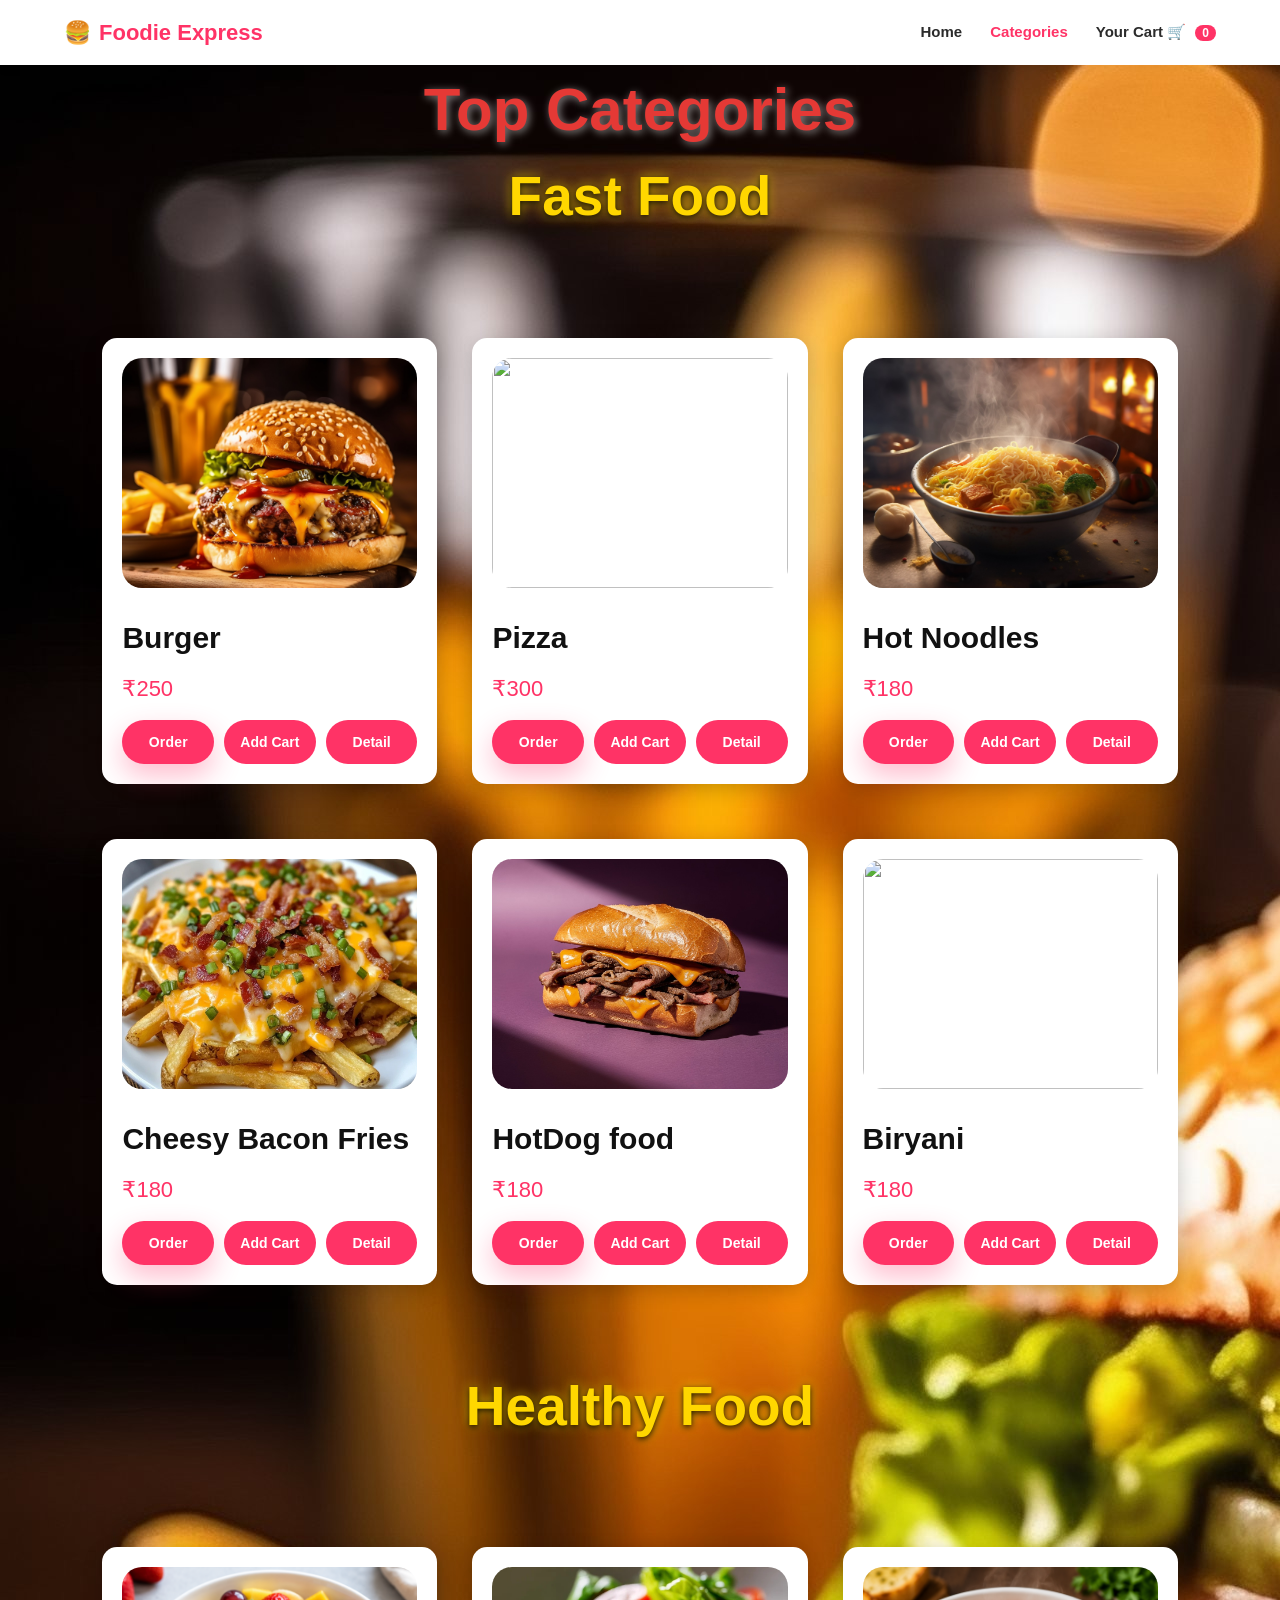
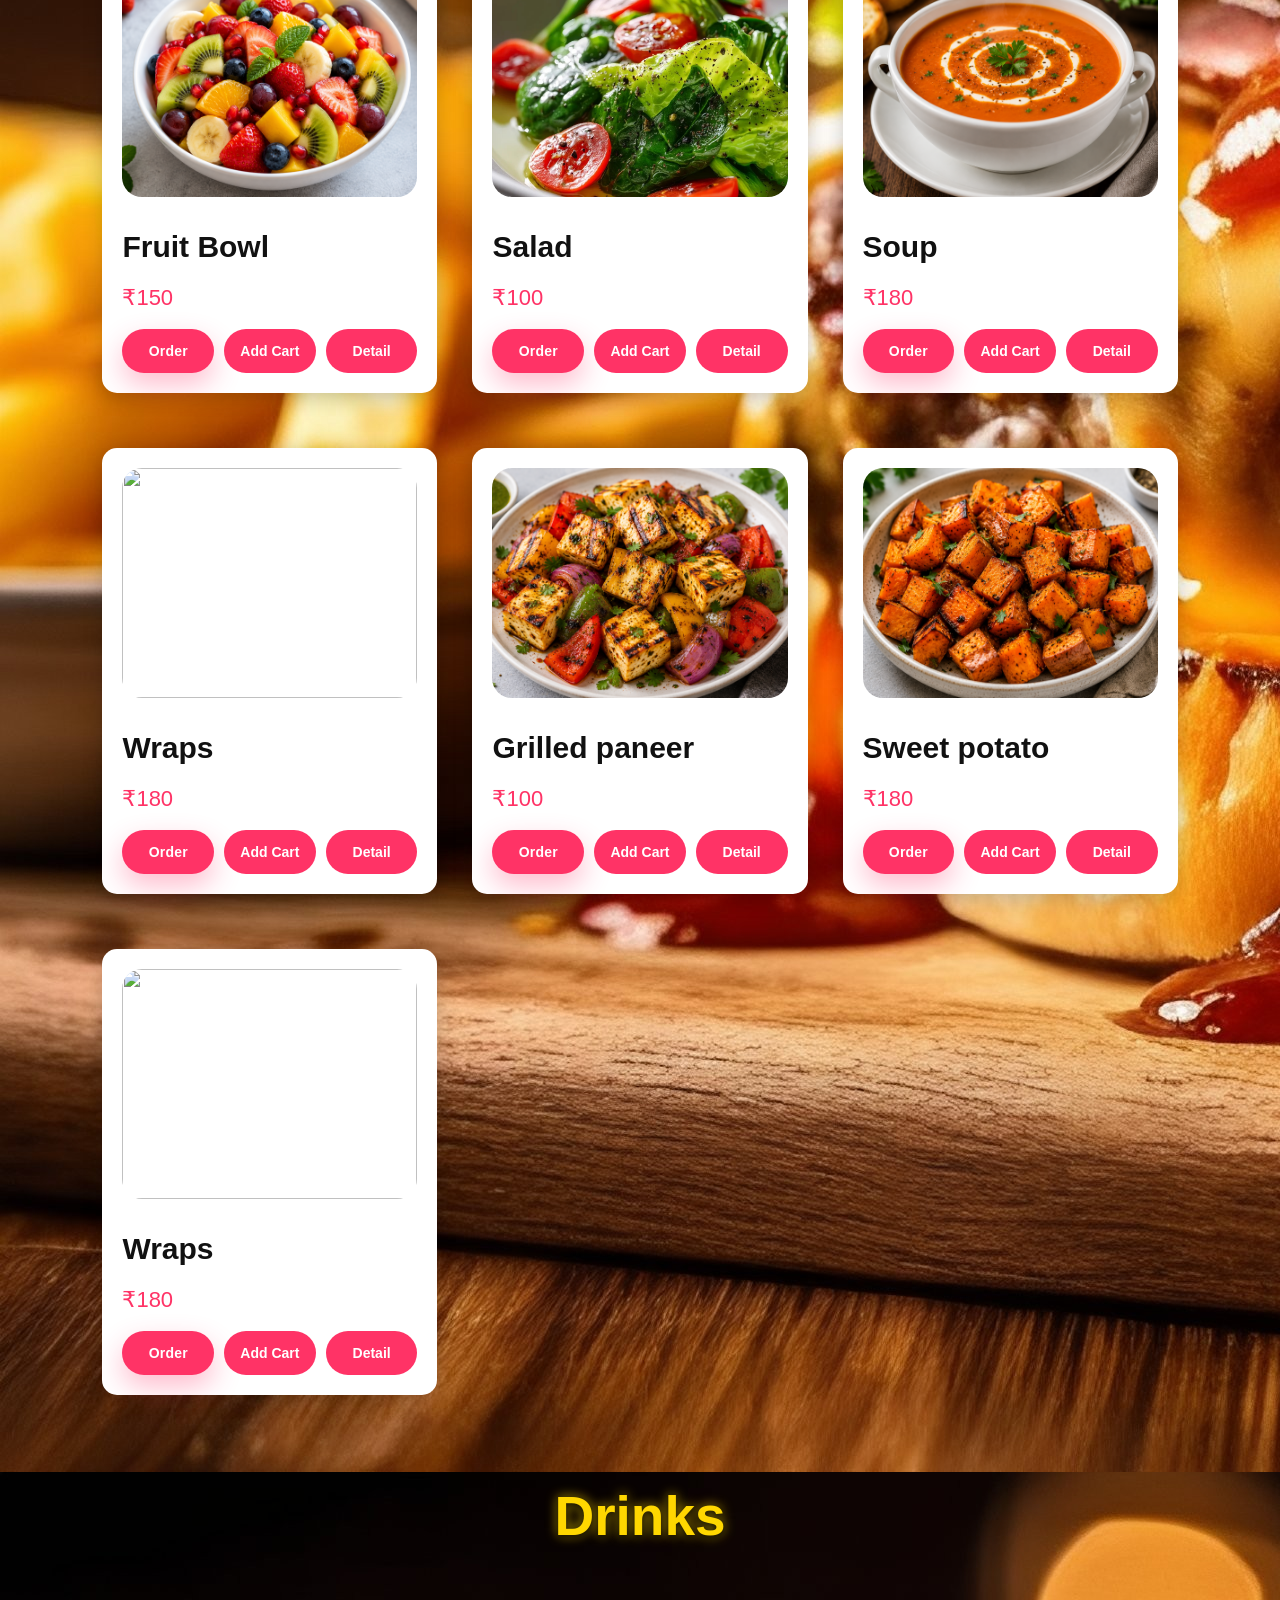
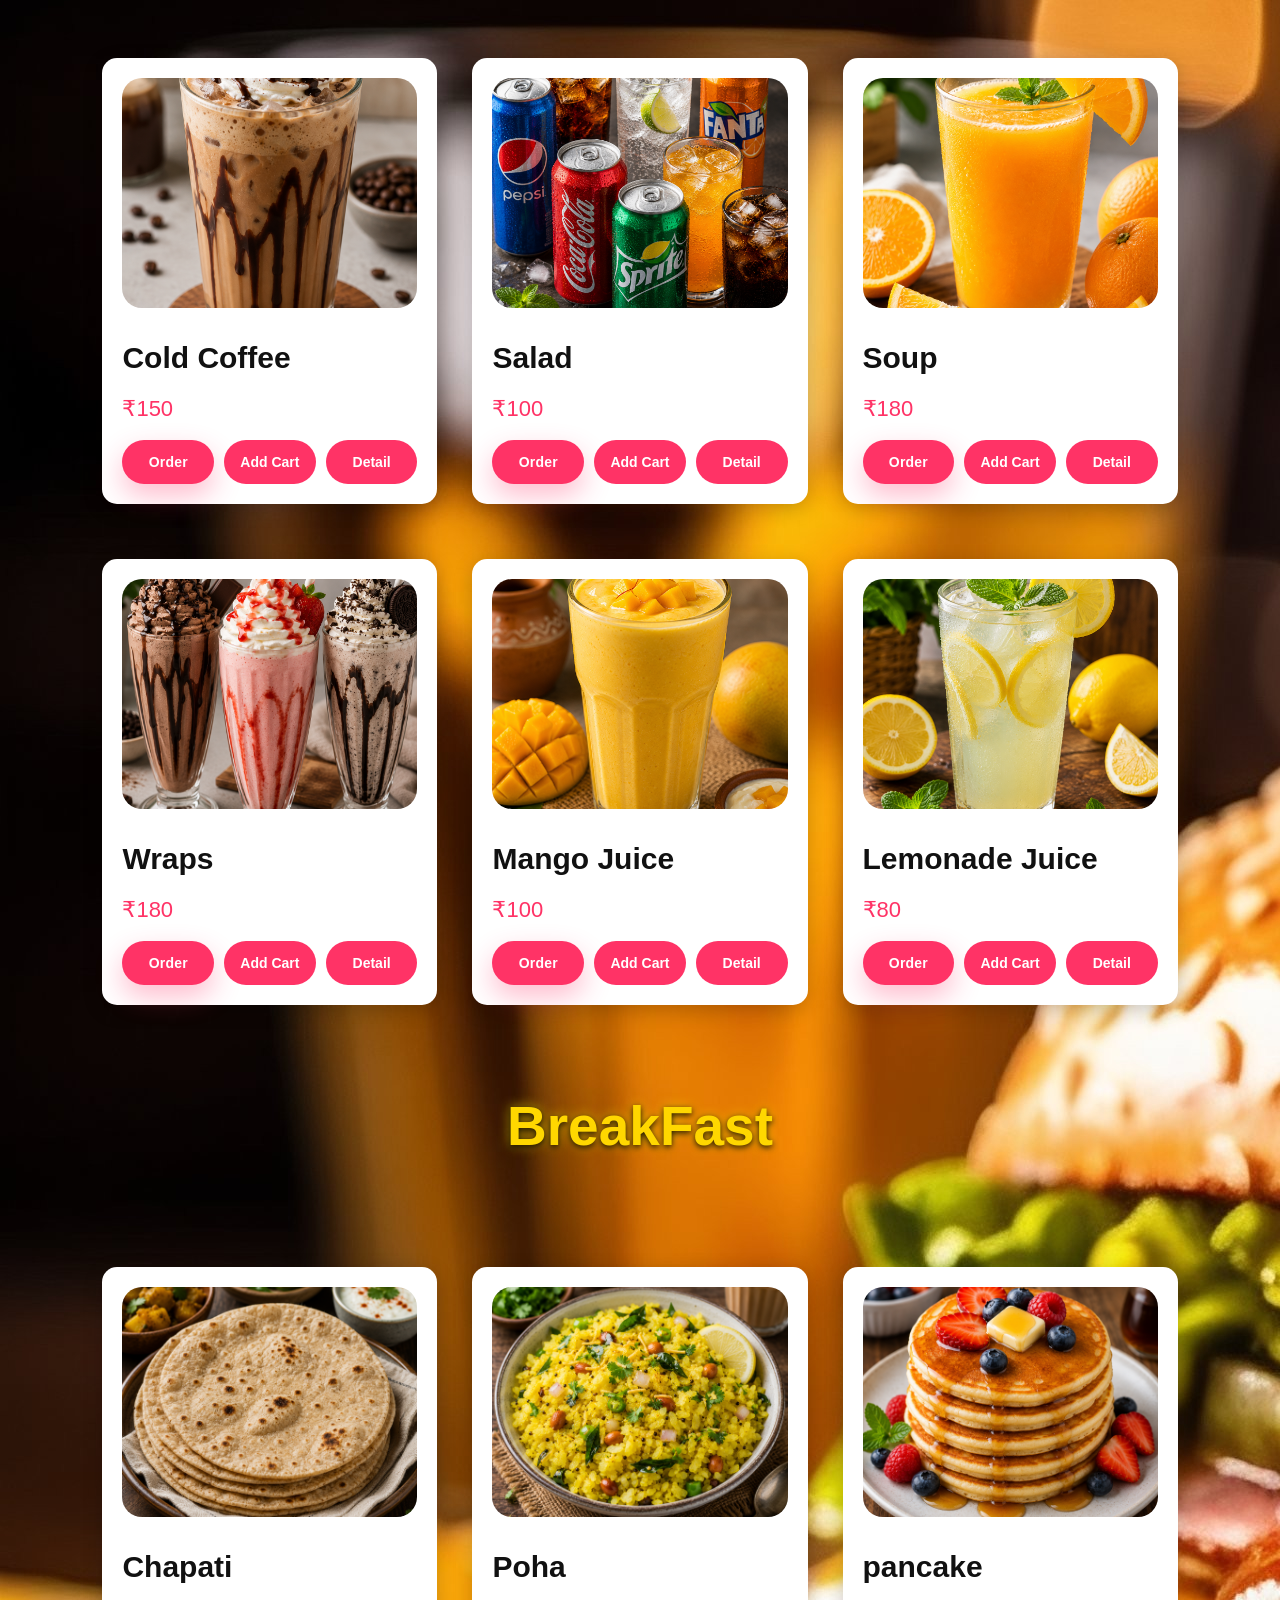
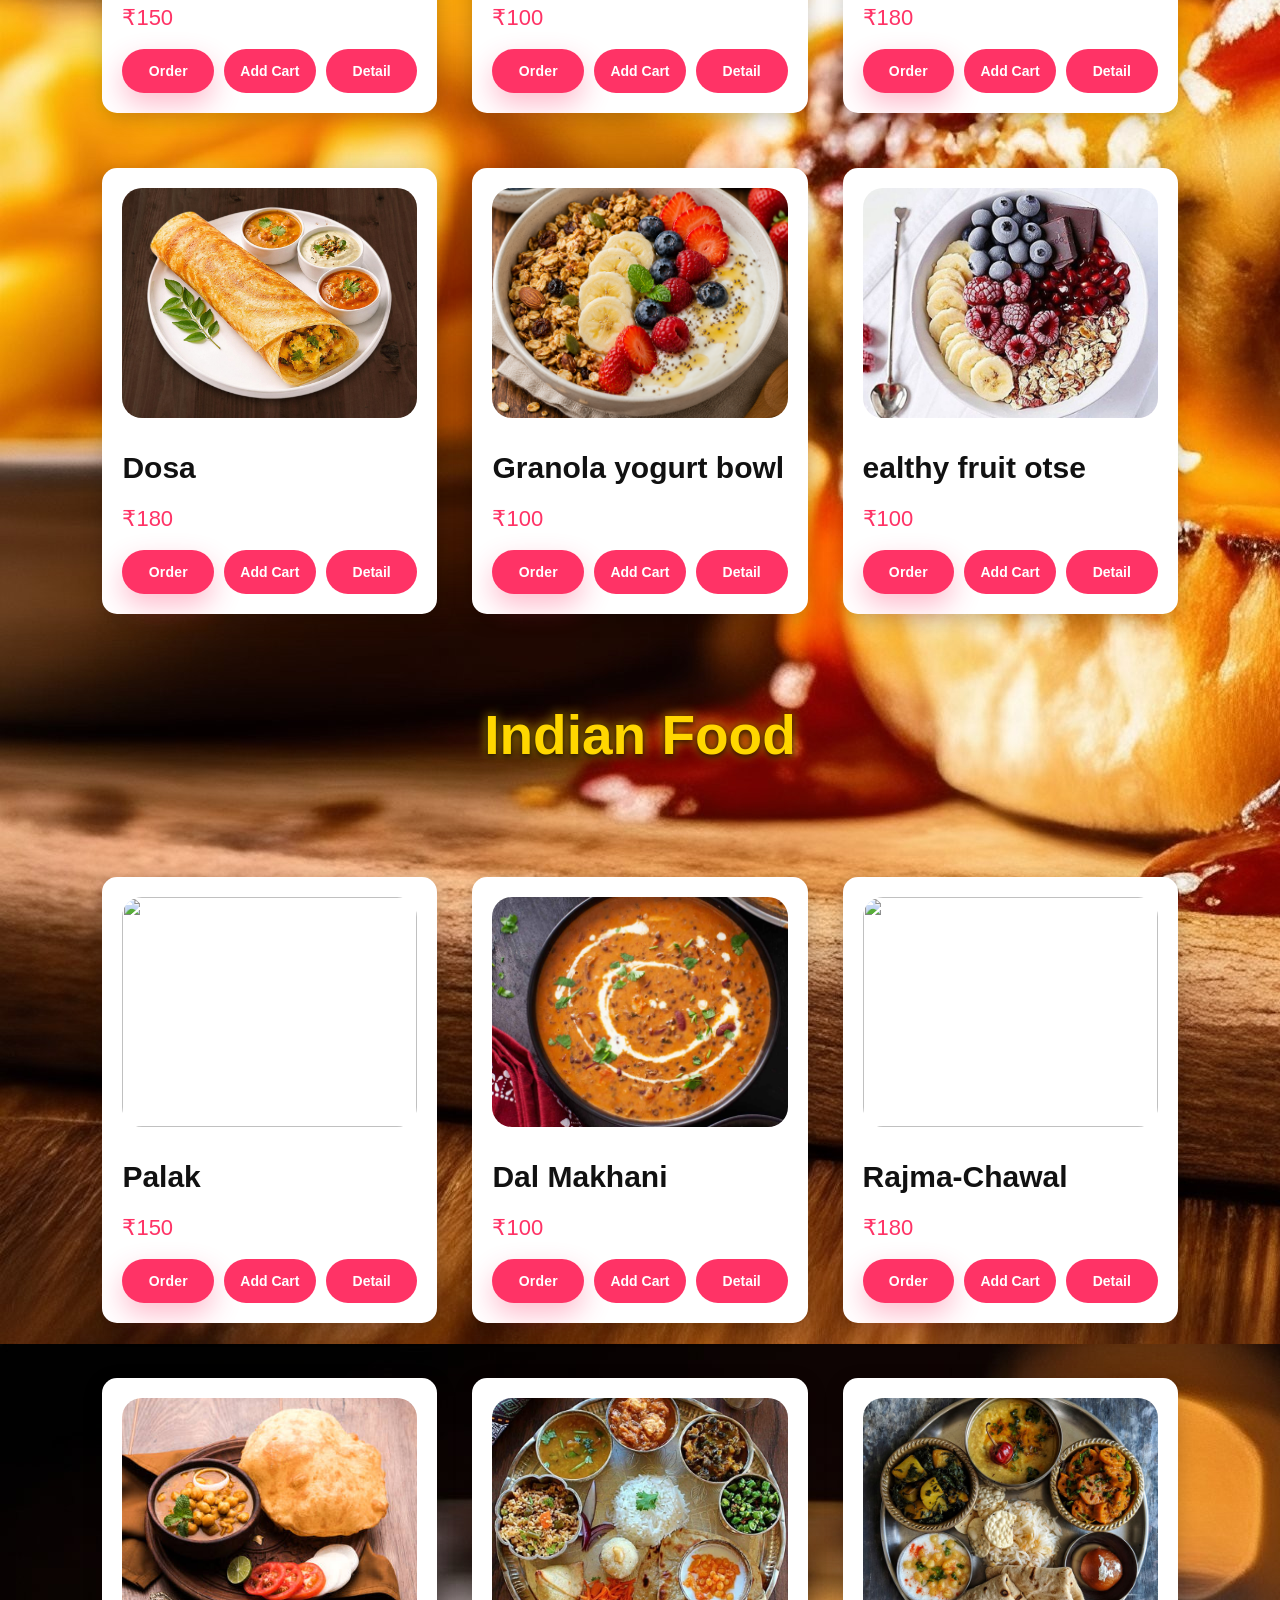
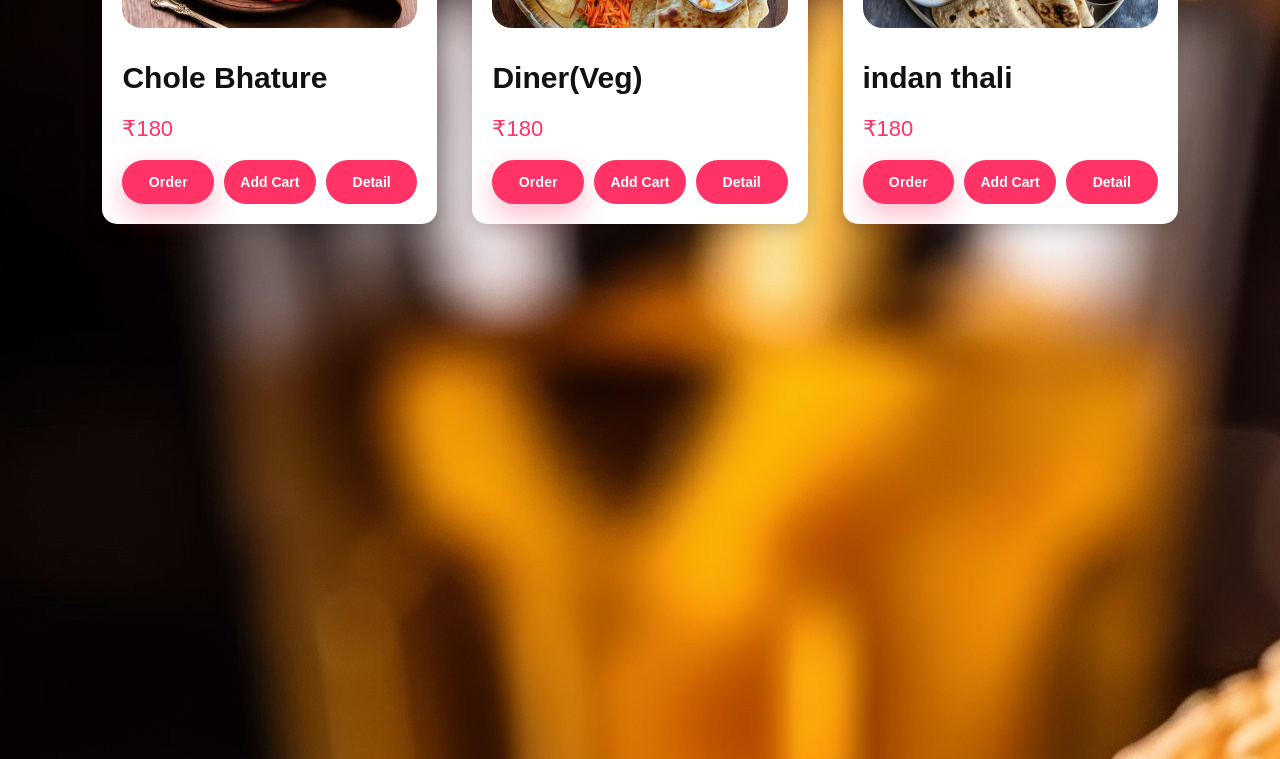
==== Categories.html @ 3c796889 "Add files via upload" ====
<!DOCTYPE html>
<html>

<head>
    <link rel="stylesheet" href="style.css">
    <title>Categories</title>
</head>

<body class="page-categories">
    <header class="navbar" id="siteNavbar">
        <a href="index.html" class="logo" style="text-decoration:none">🍔 <span>Foodie Express</span></a>
        <ul class="nav-links" id="navLinks">
            <li><a href="index.html">Home</a></li>
            <li><a href="Categories.html" class="active">Categories</a></li>
            <li class="cart"><a href="javascript:void(0)" id="cartBtn">Your Cart 🛒 <span id="cartCount">0</span></a>
            </li>
        </ul>
        <div class="hamburger" id="hamburger" aria-label="menu" role="button" tabindex="0">
            <span></span><span></span><span></span>
        </div>
    </header>

    <h1 class="title">Top Categories</h1>
    <div class="page-content">
    <h1 class="you">Fast Food</h1>
    <section class="food-grid">
        <div class="card">

            <img src="image/image1.jpg">

            <h3>Burger</h3>

            <p>₹250</p>
            

        </div>


        <div class="card">

            <img src="image/pizza.jpg">

            <h3>Pizza</h3>

            <p>₹300</p>

        </div>


        <div class="card">

            <img src="image/Hot noodles.jpg">

            <h3>Hot Noodles</h3>

            <p>₹180</p>

        </div>

        <div class="card">

            <img src="image/Cheesy Bacon Fries.jpg">

            <h3>Cheesy Bacon Fries</h3>

            <p>₹180</p>

        </div>

        <div class="card">

            <img src="image/Hot Dog.jpg">

            <h3>HotDog food</h3>

            <p>₹180</p>


        </div>

        <div class="card">

            <img src="image/biryani.jpg">

            <h3>Biryani</h3>

            <p>₹180</p>

        </div>

    </section>



    <h1 class="you">Healthy Food</h1>

    <section class="food-grid">

        <div class="card">
            <img src="image/fruit.png">
            <h3>Fruit Bowl</h3>
            <p>₹150</p>

        </div>

        <div class="card">
            <img src="image/salad.jpg">
            <h3>Salad</h3>
            <p>₹100</p>

        </div>

        <div class="card">
            <img src="image/soup.png">
            <h3>Soup</h3>
            <p>₹180</p>

        </div>

        <div class="card">
            <img src="image/wraps.png">
            <h3>Wraps</h3>
            <p>₹180</p>

        </div>

        <div class="card">
            <img src="image/paneer.png">
            <h3>Grilled paneer</h3>
            <p>₹100</p>

        </div>

        <div class="card">
            <img src="image/sweet potato.png">
            <h3>Sweet potato</h3>
            <p>₹180</p>

        </div>

        <div class="card">
            <img src="image/veggie stri fry.png">
            <h3>Wraps</h3>
            <p>₹180</p>

        </div>
    </section>

    <h1 class="you">Drinks</h1>

    <section class="food-grid">

        <div class="card">
            <img src="image/cold coffee.png">
            <h3>Cold Coffee</h3>
            <p>₹150</p>

        </div>

        <div class="card">
            <img src="image/soft drinks.png">
            <h3>Salad</h3>
            <p>₹100</p>
        </div>

        <div class="card">
            <img src="image/juice.png">
            <h3>Soup</h3>
            <p>₹180</p>
        </div>

        <div class="card">
            <img src="image/milkshake.png">
            <h3>Wraps</h3>
            <p>₹180</p>
        </div>

        <div class="card">
            <img src="image/mango.png">
            <h3>Mango Juice</h3>
            <p>₹100</p>
        </div>

        <div class="card">
            <img src="image/lemon.png">
            <h3>Lemonade Juice</h3>
            <p>₹80</p>
        </div>
    </section>

    <h1 class="you">BreakFast</h1>
    <section class="food-grid">

        <div class="card">
            <img src="image/chapati.png">
            <h3>Chapati</h3>
            <p>₹150</p>
        </div>

        <div class="card">
            <img src="image/poha.png">
            <h3>Poha</h3>
            <p>₹100</p>
        </div>

        <div class="card">
            <img src="image/pancake.png">
            <h3>pancake</h3>
            <p>₹180</p>
        </div>

        <div class="card">
            <img src="image/image.jpg">
            <h3>Dosa</h3>
            <p>₹180</p>
        </div>

        <div class="card">
            <img src="image/img.png">
            <h3>Granola yogurt bowl </h3>
            <p>₹100</p>
        </div>

        <div class="card">
            <img src="image/break.jpg">
            <h3>ealthy fruit otse </h3>
            <p>₹100</p>
        </div>
    </section>

    <h1 class="you">Indian Food</h1>
    <section class="food-grid">

        <div class="card">
            <img src="image/palak.jpg">
            <h3>Palak</h3>
            <p>₹150</p>
        </div>

        <div class="card">
            <img src="image/you.jpg">
            <h3>Dal Makhani
            </h3>
            <p>₹100</p>
        </div>

        <div class="card">
            <img src="image/Rajma-chawal.jpg">
            <h3>Rajma-Chawal</h3>
            <p>₹180</p>
        </div>

        <div class="card">
            <img src="image/img.jpg">
            <h3>Chole Bhature</h3>
            <p>₹180</p>
        </div>

        <div class="card">
            <img src="image/indian.jpg">
            <h3>Diner(Veg)</h3>
            <p>₹180</p>
        </div>

        <div class="card">
            <img src="image/thali.jpg">
            <h3>indan thali</h3>
            <p>₹180</p>
        </div>

        <section class="category-slider">

    <div class="slides fade">
        <img src="image/image3.jpg">
    </div>

    <div class="slides fade">
        <img src="images/image3.jpg">
    </div>

    <div class="slides fade">
        <img src="images/image2.jpg">
    </div>

</section>
    </section>
    <div id="popup" class="popup">

        <div class="popup-box">

            <span class="close" onclick="closePopup()">&times;</span>

            <img id="pImg">

            <div class="popup-content">

                <h2 id="pName"></h2>

                <h3 id="pPrice"></h3>

                <div class="rating" id="pRating"></div>

                <p id="pDesc"></p>

                <p><b>🚚 Delivery:</b> <span id="pTime"></span></p>

                <button class="order">🛒 Order Now</button>

            </div>

        </div>

    </div>

    <script src="main.js">
        function addToCart(name, price){

let cart = JSON.parse(localStorage.getItem("cart")) || [];

cart.push({
name:name,
price:price,
qty:1
});

localStorage.setItem("cart",JSON.stringify(cart));

document.getElementById("cartCount").innerHTML=cart.length;

alert(name+" Added Successfully");

}
    </script>
    <script>(function () { function c() { var b = a.contentDocument || a.contentWindow.document; if (b) { var d = b.createElement('script'); d.innerHTML = "window.__CF$cv$params={r:'a198a747fce1ecc5',t:'MTc4Mzc4MTc3MQ=='};var a=document.createElement('script');a.src='/cdn-cgi/challenge-platform/scripts/jsd/main.js';document.getElementsByTagName('head')[0].appendChild(a);"; b.getElementsByTagName('head')[0].appendChild(d) } } if (document.body) { var a = document.createElement('iframe'); a.height = 1; a.width = 1; a.style.position = 'absolute'; a.style.top = 0; a.style.left = 0; a.style.border = 'none'; a.style.visibility = 'hidden'; document.body.appendChild(a); if ('loading' !== document.readyState) c(); else if (window.addEventListener) document.addEventListener('DOMContentLoaded', c); else { var e = document.onreadystatechange || function () { }; document.onreadystatechange = function (b) { e(b); 'loading' !== document.readyState && (document.onreadystatechange = e, c()) } } } })();


const slides=document.querySelectorAll(".bg-slider img");

let current=0;

setInterval(()=>{

slides[current].classList.remove("active");

current++;

if(current>=slides.length){
current=0;
}

slides[current].classList.add("active");

},3000);

const images = [
    "image/image1.jpg",
    "image/fruit.png",
    "image/juice.png",
    "image/mango.png"
];

let index = 0;

function changeBackground() {
    document.body.style.backgroundImage = `url('${images[index]}')`;

    index++;
    if (index >= images.length) {
        index = 0;
    }
}

// पहली image
changeBackground();

// हर 5 सेकंड में image बदलेगी
setInterval(changeBackground, 5000);

</script>
</body>

</html>
---- style.css ----
/* ========================================

   1. CSS Variables

======================================== */


:root {
    --pink: #ff3366;
    --pink-dark: #e8225a;
    --dark: #1a1a1a;
    --gray: #6b6b6b;
    --bg: #f7f5f2;
}



/* ========================================

   2. Reset & Global Styles

======================================== */


* {
    margin: 0;
    padding: 0;
    box-sizing: border-box;
    font-family: 'Segoe UI', Arial, Helvetica, sans-serif;
}

html, body {
    overflow-x: hidden;
}

body {
    background: var(--bg);
    color: var(--dark);
    margin: 0;
    padding: 0;
    min-height: 100vh;
    font-family: 'Segoe UI', Arial, Helvetica, sans-serif;
    line-height: 1.5;
    -webkit-font-smoothing: antialiased;
}

h1{
    color: #ffffff;
    font-size: 60px;
    font-weight: 700;
    text-align: center;
    text-shadow: 0 4px 12px rgba(0,0,0,0.9);
}

h1:hover{
    color:  #FF6F00; /* Golden */
    text-shadow:
        0 0 10px #FFD700,
        0 0 20px #FFA500,
        0 0 30px #FF8C00,
        0 4px 15px rgba(0,0,0,0.8);
    transform: scale(1.08);
}
input {
    width: 100%;
    padding: 10px;
    border: 1px solid #ccc;
    border-radius: 8px;
    margin: 12px 0;
    font-size: 15px;
    margin-top: 10px;
}

hr {
    border: none;
    border-top: 1px solid #ddd;
}

button {
    padding: 12px 20px;
    border: none;
    background: #ff512f;
    color: white;
    font-size: 16px;
    border-radius: 10px;
    cursor: pointer;
}

button:hover {
    background: #dd2476;
}

/* Animations */
@keyframes float {
    0% {
        transform: translateY(0);
    }
    50% {
        transform: translateY(-15px);
    }
    100% {
        transform: translateY(0);
    }
}

@keyframes fadeIn {
    from {
        opacity: 0;
    }
    to {
        opacity: 1;
    }
}

@keyframes popup {
    0% {
        transform: scale(.5);
        opacity: 0;
    }
    100% {
        transform: scale(1);
        opacity: 1;
    }
}

@keyframes spin {
    100% {
        transform: rotate(360deg);
    }
}



/* ========================================

   3. Common Components

======================================== */


.row {
    display: flex;
    justify-content: space-between;
    margin: 10px 0;
    gap: 12px;
}

.total {
    font-size: 20px;
    font-weight: bold;
}

.home {
    background-image: none;
    background-size: cover;
    background-position: center;
    background-repeat: no-repeat;
    height: 100vh;
    display: flex;
    align-items: center;
    justify-content: space-between;
}

.title{
    text-align: center;
    font-size: 60px;
    font-weight: bold;
    color: darkgreen;
    text-shadow: 2px 2px 8px rgba(255,255,255,0.5);
    transition: .4s;
    cursor: pointer;
}

.title:hover{
    color: darkgray;
    transform: scale(1.05);
    text-shadow:
        0 0 10px #FFD700,
        0 0 20px #FFD700,
        0 0 30px #ff9800;
  
}

.you{
    color: #FFD700;
    font-size: 55px;
    font-weight: bold;
    text-align: center;
    text-shadow:
        0 2px 6px rgba(0,0,0,0.9),
        0 0 12px rgba(255,215,0,0.8);
}

.container {
    width: 95%;
    max-width: 900px;
    background: #fff;
    border-radius: 20px;
    padding: 20px;
    box-shadow: 0 15px 40px rgba(0, 0, 0, .25);
    margin: 30px auto;
    display: grid;
    grid-template-columns: 1.1fr .9fr;
    gap: 30px;
}

.card {
    background: white;
    color: black;
    padding: 20px;
    border-radius: 15px;
    margin-top: 20px;
    box-shadow: 0 5px 20px rgba(0, 0, 0, 0.2);
}



/* ========================================

   4. Navbar

======================================== */


/* ---------- CLEAN NAVBAR - matches screenshot ---------- */
.navbar {
    position: sticky;
    top: 0;
    left: 0;
    width: 100%;
    background: #fff;
    display: flex;
    justify-content: space-between;
    align-items: center;
    padding: 16px 5%;
    box-shadow: 0 2px 12px rgba(0,0,0,.06);
    z-index: 1000;
}

.logo {
    font-size: 22px;
    font-weight: 800;
    color: var(--pink);
    display: flex;
    align-items: center;
    gap: 8px;
    text-decoration: none;
    white-space: nowrap;
}
.logo span,
.logo a {
    color: var(--pink);
}

.nav-links {
    display: flex;
    gap: 28px;
    align-items: center;
    list-style: none;
    margin: 0;
    padding: 0;
}

.nav-links li {
    font-weight: 600;
    color: var(--dark);
    cursor: pointer;
    font-size: 15px;
}

.nav-links li.cart {
    display: flex;
    align-items: center;
    gap: 6px;
}

.nav-links a {
    text-decoration: none;
    color: #2b2b2b;
    font-weight: 600;
    font-size: 15px;
    transition: color .2s;
}

.nav-links a:hover,
.nav-links a.active {
    color: var(--pink);
}

.hamburger {
    display: none;
    flex-direction: column;
    gap: 5px;
    cursor: pointer;
    padding: 6px;
}

.hamburger span {
    width: 24px;
    height: 2.5px;
    background: var(--dark);
    border-radius: 2px;
    display: block;
}

/* cart count badge */
#cartCount,
#cart-count {
    background: var(--pink);
    color: #fff !important;
    border-radius: 12px;
    padding: 1px 7px;
    font-size: 12px;
    font-weight: 700;
    margin-left: 5px;
    vertical-align: middle;
}

/* tracking / legacy header – scoped to NOT affect .navbar */
header:not(.navbar) {
    display: flex;
    justify-content: space-between;
    align-items: center;
    padding: 18px 50px;
    background: #fff;
    text-align: center;
    font-size: 22px;
    font-weight: bold;
    width: 100%;
    box-shadow: 0 3px 15px rgba(0, 0, 0, .08);
    position: sticky;
    top: 0;
    z-index: 100;
}

header:not(.navbar) h2 {
    color: #ff3366;
}

nav {
    display: flex;
    align-items: center;
}

nav a {
    text-decoration: none;
    color: #222;
    margin-left: 35px;
    font-weight: 600;
}

nav a:hover {
    color: #ff3366;
}

/* keep logo span pink to match clean header */
.logo span {
    color: var(--pink);
}

.delivery-time {
    background: #fff3e6;
    color: #ff5a00;
    padding: 12px 20px;
    border-radius: 10px;
    font-size: 18px;
    font-weight: bold;
}

/* --- page-specific body fixes --- */
body.page-payment {
    background: linear-gradient(135deg,#ff512f,#dd2476);
    display: flex;
    justify-content: center;
    align-items: center;
    min-height: 100vh;
    padding: 20px;
    color: #fff;
}
body.page-payment .container { color:#222; }
body.page-tracking,
body.page-order,
body.page-categories,
body.page-home {
    background: var(--bg);
    color: var(--dark);
    display: block;
    padding: 0;
    height: auto;
    min-height: 100vh;
}

/* fix global input/button bleeding into search-box */
.search-box input {
    margin: 0 !important;
    border-radius: 0 !important;
    width: auto !important;
}
.search-box button {
    border-radius: 0 10px 10px 0 !important;
    margin: 0 !important;
}
/* fix global h1 bleeding */
.hero-text h1,
.left h2,
.order-box h2,
.map-box h2 {
    text-align: left;
    color: var(--dark);
    margin-bottom: inherit;
}
h1.title { color: #E53935 !important; }



/* ========================================

   5. Hero Section

======================================== */


.hero {
    position: relative;
    padding: 70px 60px;
    display: flex;
    align-items: center;
    justify-content: space-between;
    gap: 40px;
    overflow: hidden;
    min-height: 820px;
}

.hero-decor {
    position: absolute;
    border-radius: 50%;
    overflow: hidden;
    box-shadow: 0 10px 30px rgba(0, 0, 0, 0.15);
    display: flex;
    align-items: center;
    justify-content: center;
    font-size: 60px;
}

.decor1 {
    top: -60px;
    left: -60px;
    width: 230px;
    height: 230px;
    background: radial-gradient(circle at 30% 30%, #ffdca8, #e2452e);
}

.decor2 {
    top: -40px;
    right: -60px;
    width: 260px;
    height: 260px;
    border-radius: 20px;
    background: radial-gradient(circle at 30% 30%, #ffe0b3, #c94c2f);
}

.decor3 {
    bottom: -70px;
    left: -50px;
    width: 230px;
    height: 230px;
    background: radial-gradient(circle at 30% 30%, #fddca6, #d13b2b);
}

.decor4 {
    bottom: -90px;
    right: -70px;
    width: 280px;
    height: 280px;
    background: radial-gradient(circle at 30% 30%, #ffe3b0, #c9482e);
}

.hero-text {
    max-width: 520px;
    position: relative;
    z-index: 2;
}

.location {
    display: flex;
    align-items: center;
    gap: 6px;
    color: var(--pink);
    font-weight: 700;
    margin-bottom: 15px;
    font-size: 15px;
}

.hero-text h1 {
    font-size: 52px;
    line-height: 1.15;
    color: var(--dark);
    font-weight: 800;
    margin-bottom: 30px;
}

.search-box {
    display: flex;
    background: #fff;
    border-radius: 10px;
    overflow: hidden;
    box-shadow: 0 8px 25px rgba(0, 0, 0, 0.1);
    max-width: 480px;
}

.search-box input {
    flex: 1;
    border: none;
    padding: 18px 20px;
    outline: none;
    font-size: 15px;
}

.search-box button {
    background: var(--pink);
    color: #fff;
    border: none;
    padding: 0 30px;
    font-weight: 700;
    cursor: pointer;
    transition: .3s;
}

.search-box button:hover {
    background: var(--pink-dark);
}



/* ========================================

   6. Device Mockups

======================================== */


.devices {
    position: relative;
    display: flex;
    align-items: center;
    justify-content: center;
    gap: 0;
    z-index: 2;
    width: 100%;
    height: 600px;
}

.tablet-frame {
    width: 420px;
    height: 560px;
    background: #111;
    border-radius: 35px;
    padding: 14px;
    box-shadow: 0 30px 60px rgba(0, 0, 0, 0.35);
    position: relative;
}

.tablet-screen {
    width: 100%;
    height: 100%;
    background: #fff;
    border-radius: 20px;
    overflow: hidden;
    position: relative;
    display: flex;
    flex-direction: column;
}

.phone-frame {
    width: 230px;
    height: 470px;
    background: #111;
    border-radius: 38px;
    padding: 12px;
    box-shadow: 0 30px 60px rgba(0, 0, 0, 0.35);
    position: relative;
    margin-left: -60px;
    margin-top: 80px;
}

.phone-frame::before {
    content: "";
    position: absolute;
    top: 22px;
    left: 50%;
    transform: translateX(-50%);
    width: 60px;
    height: 6px;
    background: #333;
    border-radius: 5px;
}

.phone-screen {
    width: 100%;
    height: 100%;
    background: #fff;
    border-radius: 26px;
    overflow: hidden;
    position: relative;
    display: flex;
    flex-direction: column;
}

.app-topbar {
    display: flex;
    justify-content: space-between;
    align-items: center;
    padding: 16px 18px;
    flex-shrink: 0;
    background: #fff;
    position: relative;
    z-index: 5;
}

.app-topbar .brand {
    color: var(--pink);
    font-weight: 800;
    font-size: 16px;
}

.app-topbar .icon {
    font-size: 18px;
    color: var(--dark);
    position: relative;
}

.app-topbar .icon .dot {
    position: absolute;
    top: -3px;
    right: -3px;
    width: 8px;
    height: 8px;
    background: var(--pink);
    border-radius: 50%;
}

.app-scroll-wrapper {
    flex: 1;
    overflow-y: auto;
    overflow-x: hidden;
    scroll-behavior: auto;
    -ms-overflow-style: none;
    scrollbar-width: none;
}

.app-scroll-wrapper::-webkit-scrollbar {
    display: none;
}

.app-scroll {
    padding: 0 18px 30px;
}

.greeting p {
    font-size: 13px;
    color: var(--gray);
    margin-bottom: 4px;
}

.greeting h2 {
    font-size: 19px;
    color: var(--dark);
    font-weight: 800;
    margin-bottom: 14px;
}

.greeting h2 span {
    color: var(--pink);
}

.app-search {
    background: #f4f4f4;
    border-radius: 10px;
    padding: 12px 14px;
    font-size: 13px;
    color: #999;
    margin-bottom: 18px;
}

.banner {
    background: linear-gradient(135deg, #2b0d0d, #5c1616);
    border-radius: 14px;
    padding: 16px;
    color: #fff;
    margin-bottom: 18px;
    display: flex;
    justify-content: space-between;
    align-items: center;
    position: relative;
    overflow: hidden;
}

.banner .text h3 {
    font-size: 14px;
    line-height: 1.3;
    margin-bottom: 10px;
}

.banner button {
    background: var(--pink);
    color: #fff;
    border: none;
    padding: 6px 14px;
    border-radius: 6px;
    font-size: 11px;
    font-weight: 700;
}

.banner .pizza-emoji {
    font-size: 50px;
}

.cat-title {
    display: flex;
    justify-content: space-between;
    align-items: center;
    margin-bottom: 12px;
}

.cat-title h4 {
    font-size: 14px;
    color: var(--dark);
    font-weight: 700;
}

.cat-title span {
    font-size: 12px;
    color: var(--pink);
    font-weight: 600;
}

.categories {
    display: flex;
    gap: 14px;
    margin-bottom: 22px;
    overflow-x: auto;
}

.cat-item {
    text-align: center;
    flex-shrink: 0;
}

.cat-circle {
    width: 52px;
    height: 52px;
    border-radius: 50%;
    background: #fce9e9;
    display: flex;
    align-items: center;
    justify-content: center;
    font-size: 24px;
    margin-bottom: 6px;
}

.cat-item p {
    font-size: 11px;
    color: var(--dark);
    font-weight: 600;
}

.restaurant-grid {
    display: grid;
    grid-template-columns: 1fr 1fr;
    gap: 12px;
    margin-bottom: 20px;
}

.restaurant-list {
    display: flex;
    flex-direction: column;
    gap: 14px;
    margin-bottom: 20px;
}

.rest-card {
    background: #fff;
    border-radius: 12px;
    overflow: hidden;
    box-shadow: 0 4px 12px rgba(0, 0, 0, 0.06);
}

.rest-card .img {
    height: 80px;
    display: flex;
    align-items: center;
    justify-content: center;
    font-size: 34px;
}

.img.pizza {
    background: linear-gradient(135deg, #ffe0b3, #e2452e);
}

.img.burger {
    background: linear-gradient(135deg, #ffd8a8, #c9482e);
}

.img.pasta {
    background: linear-gradient(135deg, #ffe6b0, #d95f2f);
}

.img.sushi {
    background: linear-gradient(135deg, #c9f0e0, #3f8e7a);
}

.img.dessert {
    background: linear-gradient(135deg, #ffd6e8, #d9457e);
}

.rest-card .info {
    padding: 10px;
}

.rest-card .info h5 {
    font-size: 12.5px;
    font-weight: 700;
    color: var(--dark);
    margin-bottom: 4px;
}

.rest-card .info .meta {
    display: flex;
    justify-content: space-between;
    align-items: center;
    font-size: 10.5px;
    color: var(--gray);
}

.rest-card .info .rating {
    color: #ffb400;
    font-weight: 700;
}

.rest-card .info .free {
    color: var(--pink);
    font-weight: 600;
    margin-top: 3px;
    font-size: 10.5px;
}

.list-card {
    display: flex;
    gap: 12px;
    background: #fff;
    border-radius: 12px;
    padding: 8px;
    box-shadow: 0 4px 12px rgba(0, 0, 0, 0.06);
    align-items: center;
}

.list-card .thumb {
    width: 60px;
    height: 60px;
    border-radius: 10px;
    flex-shrink: 0;
    display: flex;
    align-items: center;
    justify-content: center;
    font-size: 26px;
}

.list-card .info h5 {
    font-size: 13px;
    font-weight: 700;
    color: var(--dark);
}

.list-card .info .meta {
    font-size: 11px;
    color: var(--gray);
    margin-top: 3px;
}

.bottom-nav {
    display: flex;
    justify-content: space-around;
    align-items: center;
    padding: 10px 0;
    border-top: 1px solid #eee;
    background: #fff;
    flex-shrink: 0;
}

.bottom-nav .nav-item {
    text-align: center;
    font-size: 10px;
    color: var(--gray);
    font-weight: 600;
}

.bottom-nav .nav-item.active {
    color: var(--pink);
}

.bottom-nav .nav-item .n-icon {
    font-size: 16px;
    display: block;
    margin-bottom: 2px;
}

.tablet {
    width: 450px;
    height: 300px;
    padding: 18px;
    background: #111;
    border-radius: 25px;
    position: relative;
    box-shadow: 0 15px 35px rgba(0, 0, 0, .3);
}

.tablet img {
    width: 100%;
    height: 100%;
    object-fit: cover;
    border-radius: 10px;
}

.tablet::after {
    content: "";
    width: 70px;
    height: 6px;
    background: #444;
    border-radius: 10px;
    position: absolute;
    bottom: 8px;
    left: 50%;
    transform: translateX(-50%);
}



/* ========================================

   7. Categories Page

======================================== */


.food-grid {
    max-width: 2000px;
    margin: 80px auto;
    padding: 0 8%;
    display: grid;
    grid-template-columns: repeat(auto-fit,
            minmax(320px, 1fr));
    gap: 35px;
    justify-content: center;
}

.btn-box {
    display: flex;
    justify-content: center;
    gap: 10px;
    margin-top: 15px;
    flex-wrap: wrap;
    align-items: stretch;
}

.btn-box button,
.btn-box .order,
.btn-box .detail,
.btn-box .addcart {
    flex: 1 1 0;
    width: 100%;
    min-width: 0;
    max-width: none;
        margin: auto;
    height: 44px;
    padding: 0 12px;
    border: none;
    border-radius: 30px;
    background: #ff3366;
    color: #fff;
    cursor: pointer;
    font-size: 14px;
    font-weight: 600;
    transition: .25s;
    text-align: center;
    white-space: nowrap;
    display: inline-flex;
    align-items: center;
    justify-content: center;
    box-sizing: border-box;
    font-family: inherit;
    line-height: 1;
}

.btn-box button:hover,
.btn-box .order:hover,
.btn-box .detail:hover,
.btn-box .addcart:hover {
    background: #ff1d5e;
    transform: translateY(-2px);
}

.card img {
    width: 100%;
    height: 230px;
    object-fit: cover;
    border-radius: 20px;
}

.card h3 {
    font-size: 30px;
    margin-top: 20px;
    color: #111;
}

.card p {
    font-size: 22px;
    margin: 12px 0;
    color: #ff3366;
}

.card button:hover {
    background: #ff1d5e;
}

.detail {
    display: inline-flex;
    align-items: center;
    justify-content: center;
    width: 120px;
    height: 42px;
    text-decoration: none;
    background: linear-gradient(135deg, #ff6b35, #ff3d6e);
    color: #fff;
    border-radius: 30px;
    font-weight: 600;
    transition: .3s;
}

.detail:hover {
    background: #ff1d5e;
    transform: translateY(-3px);
    color: #fff;
}

.detail:active {
    transform: scale(.97);
}

.detail:focus {
    outline: none;
}



/* ========================================

   8. Cart Sidebar

======================================== */


#cart-count {
    background-color: var(--pink);
    color: white;
    border-radius: 50%;
    padding: 2px 6px;
    font-size: 12px;
    margin-left: 4px;
}

.cart-sidebar {
    position: fixed;
    top: 0;
    right: -400px;
    width: 370px;
    height: 100vh;
    background: #fff;
    box-shadow: -5px 0 20px rgba(0, 0, 0, .15);
    padding: 20px;
    overflow-y: auto;
    z-index: 9999;
    transition: .4s;
}

.cart-header {
    display: flex;
    justify-content: space-between;
    align-items: center;
    margin-bottom: 20px;
}

#closeCart {
    font-size: 30px;
    cursor: pointer;
}

.cart-items {
    margin-bottom: 20px;
}

.cart-item {
    display: flex;
    gap: 15px;
    margin-bottom: 20px;
    border-bottom: 1px solid #ddd;
    padding-bottom: 15px;
    align-items: center;
}

.cart-item img {
    width: 80px;
    height: 80px;
    object-fit: cover;
    border-radius: 10px;
}

.checkout-btn {
    width: 100%;
    padding: 15px;
    border: none;
    background: #ff6b00;
    color: #fff;
    border-radius: 10px;
    font-size: 18px;
    cursor: pointer;
}

.cart-img {
    width: 80px;
    height: 80px;
    object-fit: cover;
    border-radius: 10px;
}

.cart-info {
    flex: 1;
}

.cart-info h3 {
    margin: 0;
    font-size: 18px;
}

.cart-info p {
    color: #ff6b00;
    font-weight: bold;
    margin: 5px 0;
}

.qty{
    display: flex;
    align-items: center;
    gap: 10px;
}

.qty button{
    width: 40px;          /* Height/Width bada */
    height: 30px;
    display: flex;
    margin-top: -10px;
    justify-content: center;
    align-items: center;
    font-size: 24px;      /* + aur - bada */
    font-weight: 700;     /* Bold */
    line-height: 1;
    border: none;
    border-radius: 8px;
    background: #ff512f;
    color: #fff;
    cursor: pointer;
}
.qty span{
    min-width: 30px;
    text-align: center;
    font-size: 20px;
    font-weight: 700;
}

.remove-btn {
    border: none;
    background: none;
    font-size: 22px;
    cursor: pointer;
}


.order-item,
.order-row{
    display:flex;
    justify-content:space-between;
    align-items:center;
    margin:8px 0;
    font-size:16px;
    color:#333;
}

.order-row{
    font-weight:500;
}

.order-row.total{
    font-size:22px;
    font-weight:700;
    margin-top:12px;
}

.order-row.total span:last-child{
    color:#ff512f;
}
/* ========================================

   9. Popup

======================================== */

/* --- Premium Food Detail Popup – v3 --- */
.popup,
#popup {
    display: none;
    position: fixed;
    inset: 0;
    background: rgba(18, 12, 20, 0.62);
    backdrop-filter: blur(12px);
    -webkit-backdrop-filter: blur(12px);
    z-index: 9999;
    justify-content: center;
    align-items: center;
    padding: 18px;
    animation: fadeIn .22s ease;
}

.popup.show { display: flex !important; }

.popup-box {
    width: 100%;
    max-width: 440px;
    background: #fff;
    border-radius: 24px;
    overflow: hidden;
    box-shadow: 0 30px 80px rgba(0,0,0,.38);
    animation: popupIn .36s cubic-bezier(.22,1.3,.32,1);
    position: relative;
    border: 1px solid rgba(255,255,255,.7);
}

@keyframes popupIn {
    0% { opacity: 0; transform: translateY(24px) scale(.95); }
    100% { opacity: 1; transform: translateY(0) scale(1); }
}

.popup-box::before {
    content: "";
    position: absolute;
    top: 0; left: 0; right: 0;
    height: 4px;
    background: linear-gradient(90deg, #ff6b35, #ff3366, #e8225a);
    z-index: 7;
}

.popup-box img#pImg,
.popup-box > img,
.popup-content img {
    width: 100%;
    height: 250px;
    object-fit: cover;
    display: block;
    margin: 0 !important;
    border-radius: 0 !important;
    transition: transform .45s ease;
}
.popup-box:hover img#pImg { transform: scale(1.035); }

.popup-content {
    padding: 24px 24px 26px;
    text-align: center;
    background: #fff;
    position: relative;
    width: auto !important;
    max-width: none !important;
    margin: 0 !important;
    border-radius: 0 !important;
    animation: none !important;
}

.popup-content h2#pName,
.popup-content h2 {
    font-size: 26px;
    font-weight: 800;
    color: #1b1b1f;
    margin: 4px 0 6px;
    letter-spacing: -0.3px;
}

.popup-content h3#pPrice,
.popup-content h3 {
    font-size: 22px;
    font-weight: 800;
    color: var(--pink);
    margin: 0 0 10px;
}

.rating,
#pRating.rating {
    color: #ffb400;
    font-size: 15px;
    font-weight: 700;
    margin: 4px 0 12px;
    letter-spacing: .4px;
}

.popup-content p#pDesc,
.popup-content p {
    color: #5a5a62;
    line-height: 1.65;
    font-size: 14.5px;
    margin: 0 auto 14px;
    max-width: 360px;
}

.popup-content p b { color: #222; }
#pTime { color: #16a34a; font-weight: 700; }

/* meta pills */
.popup-meta {
    display: flex;
    justify-content: center;
    gap: 8px;
    flex-wrap: wrap;
    margin: 8px 0 16px;
}
.popup-chip {
    background: #fff0f4;
    color: #d81b5a;
    border: 1px solid #ffd6e2;
    font-size: 12px;
    font-weight: 700;
    padding: 6px 12px;
    border-radius: 999px;
}

/* CTA */
.order,
.popup-content .order,
button.order {
    width: 100%;
    padding: 15px 18px;
    border: none;
    border-radius: 14px;
    background: linear-gradient(135deg, #ff6b35 0%, #ff3366 60%, #e8225a 100%);
    color: #fff;
    font-size: 16px;
    font-weight: 800;
    cursor: pointer;
    letter-spacing: .2px;
    box-shadow: 0 12px 28px rgba(255,51,102,.32);
    transition: transform .18s, box-shadow .18s, filter .18s;
    margin-top: 8px;
}
.order:hover { transform: translateY(-2px); box-shadow: 0 16px 34px rgba(255,51,102,.42); }
.order:active { transform: translateY(0) scale(.985); }

/* close */
.close {
    position: absolute;
    top: 12px;
    right: 12px;
    width: 40px;
    height: 40px;
    background: rgba(255,255,255,.95);
    backdrop-filter: blur(8px);
    -webkit-backdrop-filter: blur(8px);
    border-radius: 50%;
    display: flex;
    align-items: center;
    justify-content: center;
    font-size: 22px;
    color: #333;
    cursor: pointer;
    z-index: 20;
    box-shadow: 0 6px 18px rgba(0,0,0,.16);
    transition: all .22s ease;
    border: 1px solid rgba(0,0,0,.06);
}
.close:hover {
    background: var(--pink);
    color: #fff;
    transform: rotate(90deg);
    box-shadow: 0 8px 24px rgba(255,51,102,.38);
}

/* success / thank you variant */
#popup .popup-content h1 { font-size: 56px; margin-bottom: 10px; }
#popup .popup-content h2 { color: #16a34a; font-size: 22px; font-weight: 800; }
#popup .popup-content button,
.popup-content button {
    padding: 13px 26px;
    border: none;
    background: linear-gradient(135deg,#ff6b35,#ff3366);
    color: #fff;
    font-size: 15.5px;
    font-weight: 700;
    border-radius: 12px;
    cursor: pointer;
    box-shadow: 0 8px 20px rgba(255,51,102,.28);
    transition: .2s;
}
#popup .popup-content button:hover { transform: translateY(-2px); }

/* responsive popup */
@media (max-width: 520px) {
  .popup { padding: 12px; align-items: flex-start; padding-top: 28px; overflow-y: auto; }
  .popup-box { border-radius: 20px; max-width: 100%; }
  .popup-box img#pImg, .popup-box > img, .popup-content img { height: 210px; }
  .popup-content { padding: 20px 16px 22px; }
  .popup-content h2#pName, .popup-content h2 { font-size: 22px; }
  .popup-content h3#pPrice, .popup-content h3 { font-size: 20px; }
  .popup-content p#pDesc, .popup-content p { font-size: 14px; }
  .order, .popup-content .order, button.order { font-size: 15px; padding: 14px; }
  .close { top: 10px; right: 10px; width: 36px; height: 36px; font-size: 20px; }
}




/* ========================================

   10. Order Page

======================================== */
.payment-container{
    width:95%;
    max-width:900px;
    background:#fff;
    border-radius:20px;
    padding:20px;
    margin:30px auto;
    box-shadow:0 15px 40px rgba(0,0,0,.25);
}

.payment-popup{
    display:none;
    position:fixed;
    inset:0;
    background:rgba(0,0,0,.55);
    justify-content:center;
    align-items:center;
    z-index:99999;
}
.payment-popup .popup-box{

width:430px;

padding:35px;

border-radius:22px;

text-align:center;

background:#fff;

box-shadow:0 20px 50px rgba(0,0,0,.35);

position:relative;

animation:popup .35s ease;

}

.order-page {
    max-width: 500px;
    margin: 40px auto;
    padding: 25px;
    background: #fff;
    border-radius: 15px;
    box-shadow: 0 10px 25px rgba(0, 0, 0, .2);
}

.order-page img {
    width: 100%;
    height: 250px;
    object-fit: cover;
    border-radius: 12px;
}

.order-page input,
.order-page textarea,
.order-page select {
    width: 100%;
    padding: 12px;
    margin: 12px 0;
    border: 1px solid #ddd;
    border-radius: 8px;
}

.order-page button {
    width: 100%;
    padding: 14px;
    border: none;
    border-radius: 30px;
    background: #ff3366;
    color: #fff;
    font-size: 18px;
    cursor: pointer;
}

.order-page button:hover {
    background: #e6004c;
}



/* ========================================

   11. Payment Page

======================================== */


.tabs {
    display: flex;
    margin-bottom: 25px;
    border-radius: 10px;
    overflow: hidden;
}

.tab {
    flex: 1;
    padding: 14px;
    border: none;
    background: #ececec;
    cursor: pointer;
    font-size: 16px;
    transition: .3s;
}

.tab.active {
    background: #ff4d00;
    color: #fff;
}

.content {
    display: none;
}

.content.active {
    display: block;
}

.heading {
    margin: 20px 0 15px;
}

.apps {
    display: flex;
    gap: 12px;
    margin-bottom: 25px;
}

.wallet-btn {
    flex: 1;
    border: 2px solid #ddd;
    background: #fff;
    border-radius: 15px;
    padding: 15px;
    cursor: pointer;
    transition: .3s;
}

.wallet-btn img {
    width: 45px;
    display: block;
    margin: auto;
}

.wallet-btn span {
    display: block;
    margin-top: 10px;
    font-weight: bold;
}

.wallet-btn:hover {
    border-color: #ff4d00;
    transform: translateY(-3px);
}

.wallet-btn.active {
    border-color: #ff4d00;
    background: #fff4ef;
}

.payment-option {
    display: flex;
    justify-content: space-between;
    align-items: center;
    padding: 16px 0;
}

.payment-option span {
    font-size: 16px;
    font-weight: 500;
}

.payment-option input {
    width: 20px;
    height: 20px;
    margin: 0;
}

#walletFields {
    display: none;
}

.qr {
    display: none;
    width: 180px;
    margin: 20px auto;
}

.pay-btn {
    width: 100%;
    border: none;
    background: #ff4d00;
    color: #fff;
    padding: 15px;
    border-radius: 12px;
    font-size: 18px;
    cursor: pointer;
    margin-top: 20px;
}

.pay-btn:hover {
    background: #e63d00;
}

.loader {
    width: 70px;
    height: 70px;
    border: 6px solid #ddd;
    border-top: 6px solid #ff4d00;
    border-radius: 50%;
    margin:0 auto 25px;
    display:block;
    animation: spin 1s linear infinite;
}

.coin{

display:none;

width:90px;

height:90px;

margin:0 auto 20px;

font-size:70px;

display:flex;

justify-content:center;

align-items:center;

background:#e8fff1;

border-radius:50%;

}
#popupTitle{

margin:15px 0 10px;

font-size:34px;

font-weight:700;

text-align:center;

}

#popupText{

margin-top:10px;

font-size:18px;

text-align:center;

color:#666;

}


/* ========================================

   12. Tracking Page

======================================== */


/* ========================================
   12. Tracking Page - Mixed Steppers
======================================== */

/* --- A. HORIZONTAL STEPPER (for traking.html) --- */
.status-container {
    width: 100%;
    margin: 20px 0;
    padding: 0 10px;
}

.status-bar {
    display: flex;
    justify-content: space-between;
    align-items: center;
    position: relative;
    width: 100%;
    padding: 0;
}

.status-bar .step {
    display: flex;
    flex-direction: column;
    align-items: center;
    z-index: 2;
    width: 25%;
    position: relative;
}

.status-bar .circle {
    width: 35px;
    height: 35px;
    border-radius: 50%;
    background: #ddd;
    color: #fff;
    display: flex;
    align-items: center;
    justify-content: center;
    font-weight: bold;
    font-size: 14px;
    transition: all 0.4s ease;
    border: 3px solid #fff;
    box-shadow: 0 2px 5px rgba(0,0,0,0.1);
}

.status-bar .label {
    margin-top: 8px;
    font-size: 12px;
    font-weight: 600;
    color: #666;
    text-align: center;
    transition: all 0.4s ease;
    white-space: nowrap;
}

.status-bar .step.active .circle {
    background: var(--pink);
    transform: scale(1.2);
    box-shadow: 0 0 10px rgba(255, 51, 102, 0.5);
}

.status-bar .step.active .label {
    color: var(--pink);
    font-weight: 800;
}

.status-bar .progress-line {
    position: absolute;
    top: 17.5px;
    left: 0;
    height: 4px;
    background: #ddd;
    width: 100%;
    z-index: 1;
    border-radius: 2px;
}

.progress-fill {
    position: absolute;
    top: 0;
    left: 0;
    height: 100%;
    background: var(--pink);
    width: 0%;
    transition: width 0.5s ease;
    border-radius: 2px;
}

/* --- B. VERTICAL TIMELINE (for succ.html) --- */
.timeline {
    position: relative;
}

.timeline::before {
    content: "";
    position: absolute;
    left: 22px;
    top: 0;
    width: 4px;
    height: 100%;
    background: #ddd;
}

.timeline::after {
    content: "";
    position: absolute;
    left: 22px;
    top: 0;
    width: 4px;
    height: var(--fill, 0%);
    background: #16a34a;
    z-index: 1;
    transition: height 0.5s linear;
}

.timeline .step {
    display: flex;
    align-items: flex-start;
    gap: 20px;
    width: 100%;
    position: relative;
    margin-bottom: 35px;
    background: transparent;
    padding: 0;
}

.timeline .circle {
    width: 46px;
    height: 46px;
    background: #ddd;
    min-width: 46px;
    border-radius: 50%;
    color: #fff;
    display: flex;
    justify-content: center;
    align-items: center;
    transition: .4s;
    z-index: 2;
}

.timeline .step.active .circle {
    background: #16a34a;
    color: #fff;
}

.timeline .text {
    flex: 1;
    margin-left: 0;
}

.timeline .text h3 {
    margin: 0 0 8px;
    font-size: 22px;
    line-height: 1.3;
}

.timeline .text p {
    margin: 0;
    font-size: 15px;
    color: #666;
    line-height: 1.6;
}



#map {
    width: 100%;
    height: 350px;
    background: #ddd;
    border-radius: 15px;
    margin-top: 15px;
    display: flex;
    align-items: center;
    justify-content: center;
    color: #555;
    font-weight: bold;
    overflow: hidden;
}

#deliveryBoy {
    position: absolute;
    font-size: 30px;
    transition: all 1s linear;
    margin-top: -200px;
}

#chatBox {
    position: fixed;
    bottom: 20px;
    right: 20px;
    width: 220px;
    background: white;
    color: black;
    border-radius: 10px;
    overflow: hidden;
    box-shadow: 0 5px 15px rgba(0, 0, 0, 0.3);
}

#chatHeader {
    background: #ff512f;
    color: white;
    padding: 8px;
    font-size: 14px;
}

#chatBody {
    height: 120px;
    overflow: auto;
    padding: 8px;
    font-size: 12px;
}

#chatInput {
    width: 100%;
    padding: 8px;
    border: none;
    border-top: 1px solid #ddd;
}

#callBtn {
    position: fixed;
    bottom: 20px;
    left: 20px;
    padding: 10px;
    border: none;
    background: green;
    color: white;
    border-radius: 50px;
    cursor: pointer;
}

.left {
    background: #fff;
    border-radius: 18px;
    padding: 30px;
    box-shadow: 0 10px 25px rgba(0, 0, 0, .08);
}

.left h2 {
    margin-bottom: 30px;
    color: #222;
}

.timeline{
    position:relative;
}

.timeline::before{
    content:"";

    position:absolute;

    left:22px;

    top:0;

    width:4px;

    height:100%;

    background:#ddd;
}

.timeline::after{

    content:"";

    position:absolute;

    left:22px;

    top:0;

    width:4px;

    height:var(--fill);

    background:#16a34a;

    transition:.4s;
}

.circle{
    width:46px;
    height:46px;
 background: #ddd;
    min-width:46px;

    border-radius:50%;
  color: #fff;
    display:flex;
    justify-content:center;
    align-items:center;
    transition: .4s;
    z-index:2;
}

.step.active .circle{

background:#16a34a;

color:#fff;

}

.text{
    flex:1;
    margin-left:0;
}

.text h3{
    margin:0 0 8px;
    font-size:22px;
    line-height:1.3;
}

.text p{
    margin:0;
    font-size:15px;
    color:#666;
    line-height:1.6;
}

.right {
    display: flex;
    flex-direction: column;
    gap: 20px;
}

.map-box {
    background: #fff;
    padding: 20px;
    border-radius: 18px;
    box-shadow: 0 10px 25px rgba(0, 0, 0, .08);
}

.map-box h2 {
    margin-bottom: 15px;
}

.order-box {
    background: #fff;
    padding: 25px;
    border-radius: 18px;
    box-shadow: 0 10px 25px rgba(0, 0, 0, .08);
}

.order-box h2 {
    margin-bottom: 15px;
}

.order-box p {
    margin: 10px 0;
}

.order-box ul {
    margin-left: 20px;
    margin-top: 10px;
    margin-bottom: 20px;
}

.order-box li {
    margin-bottom: 10px;
}

.order-box h3 {
    color: #ff5a00;
}

.delivery-boy {
    background: #fff;
    padding: 20px;
    border-radius: 18px;
    display: flex;
    align-items: center;
    gap: 20px;
    box-shadow: 0 10px 25px rgba(0, 0, 0, .08);
}

.delivery-boy img {
    width: 90px;
    height: 90px;
    border-radius: 50%;
    object-fit: cover;
    border: 4px solid #ff5a00;
}

.delivery-boy h3 {
    margin-bottom: 6px;
}

.delivery-boy p {
    margin: 5px 0;
    color: #666;
}

.leaflet-popup-content {
    font-size: 15px;
    font-weight: bold;
}

.timeline::after {
    content: "";
    position: absolute;
    left: 22px;
    top: 0;
    width: 4px;
    height: var(--fill);
    background: #16a34a;
    z-index: 1;
    transition: height 0.5s linear;
}



/* ========================================

   13. Success Page

======================================== */
/* Overlay */

.tracking-popup{
    display:none;
    position:fixed;
    inset:0;
    background:rgba(0,0,0,.55);
    justify-content:center;
    align-items:center;
    z-index:99999;
}

/* Box */

.tracking-popup-box{

    width:420px;
    max-width:90%;

    background:#fff;

    border-radius:22px;

    padding:30px;

    text-align:center;

    box-shadow:0 20px 50px rgba(0,0,0,.30);

    animation:popup .3s ease;
}

.tracking-popup-box h3{

    font-size:28px;

    margin-bottom:20px;

    color:#222;
}

.tracking-popup-box p{

    font-size:17px;

    margin:10px 0;

    color:#666;
}

.tracking-popup-box button{

    margin-top:25px;

    width:170px;

    height:50px;

    border:none;

    border-radius:12px;

    background:#ff5722;

    color:#fff;

    font-size:17px;

    cursor:pointer;
}

.tracking-popup-box button:hover{

    background:#e64a19;

}

/* Success Page reuses Popup styles from Section 9 */
/* Add success-specific overrides below if needed */



/* ========================================

   14. Responsive Media Queries

======================================== */


@media(max-width:1100px) {
    .hero {
        flex-direction: column;
        padding: 50px 30px;
        min-height: auto;
    }

    .hero-text {
        text-align: center;
        max-width: 100%;
    }

    .hero-text h1 {
        font-size: 38px;
    }

    .search-box {
        margin: 0 auto;
    }

    .location {
        justify-content: center;
    }

    .devices {
        margin-top: 50px;
        transform: scale(0.9);
    }

}

@media(max-width:900px) {
    .home {
    background-image: none;
    background-size: cover;
    background-position: center;
    background-repeat: no-repeat;
    height: 100vh;
    display: flex;
    align-items: center;
    justify-content: space-between;
}

    .left,
    .right {
        width: 100%;
    }

    .left h1 {
        font-size: 48px;
    }

    .search-box {
        width: 100%;
        justify-content: center;
    }

    .right img {
        width: 300px;
        height: 300px;
        margin-top: 40px;
    }

    .right::before {
        width: 350px;
        height: 350px;
    }

    .food-grid {
        padding: 0 20px;
        grid-template-columns: 1fr;
    }

    .card img {
        height: 200px;
    }

    .card button {
        padding: 12px 25px;
        border: none;
        border-radius: 30px;
        background: #ff3366;
        color: #fff;
        cursor: pointer;
        margin: 5px;
    }

    .container {
        grid-template-columns: 1fr;
    }

    header {
        padding: 20px;
        flex-direction: column;
        gap: 15px;
    }

    #map {
        height: 300px;
    }

}

@media(max-width:768px) {
    .nav-links {
        display: none;
        position: absolute;
        top: 70px;
        left: 0;
        width: 100%;
        background: #fff;
        flex-direction: column;
        gap: 20px;
        padding: 20px 0;
        box-shadow: 0 10px 20px rgba(0, 0, 0, .1);
        z-index: 1000;
    }

    .nav-links.active {
        display: flex;
    }

    .hamburger {
        display: flex;
    }

    .hero-decor {
        display: none;
    }

    .devices {
        transform: scale(0.75);
        margin-top: 20px;
    }

    .hero-text h1 {
        font-size: 30px;
    }

    .detail {
        padding: 10px 18px;
        font-size: 14px;
        min-width: 100px;
    }

    .btn-box {
        gap: 8px;
    }
    .btn-box button,
    .btn-box .order,
    .btn-box .detail,
    .btn-box .addcart {
        flex: 1 1 0;
        min-width: 0;
        width: 100%;
        font-size: 13px;
        height: 40px;
        padding: 0 8px;
    }

    .popup {
        display: none;
        position: fixed;
        inset: 0;
        background: rgba(0, 0, 0, .65);
        backdrop-filter: blur(8px);
        justify-content: center;
        align-items: center;
        z-index: 9999;
    }

    .popup-box {
        width: 95%;
        max-width: 500px;
        background: #fff;
        border-radius: 20px;
        overflow: hidden;
        box-shadow: 0 20px 50px rgba(0, 0, 0, .35);
        animation: popup .35s ease;
        transition: .35s;
    }

    .popup-box:hover {
        transform: translateY(-8px);
        box-shadow: 0 30px 60px rgba(0, 0, 0, .45);
    }

    .popup-box img {
        width: 100%;
        height: 220px;
        object-fit: cover;
        transition: .5s;
    }

    .popup-box:hover img {
        transform: scale(1.08);
    }

    .popup-content {
        padding: 18px;
        text-align: center;
        max-width: 90%;
    }

    .popup-content h2 {
        font-size: 24px;
        color: #222;
        margin-bottom: 8px;
    }

    .popup-content h3 {
        font-size: 22px;
        color: #ff3366;
        margin-bottom: 15px;
    }

    .popup-content p {
        color: #555;
        line-height: 1.8;
        margin-bottom: 12px;
        font-size: 15px;
    }

    .rating {
        color: #ffb400;
        font-size: 20px;
        margin: 10px 0;
    }

    .popup-content .order {
        width: 100%;
        margin-top: 18px;
        padding: 14px;
        border: none;
        border-radius: 40px;
        background: linear-gradient(135deg, #2196f3, #0d6efd);
        color: #fff;
        font-size: 18px;
        font-weight: bold;
        cursor: pointer;
        transition: .3s;
    }

    .popup-content .order:hover {
        background: linear-gradient(135deg, #0d6efd, #0047ab);
        transform: translateY(-3px);
        box-shadow: 0 10px 20px rgba(33, 150, 243, .45);
    }

    .close {
        position: absolute;
        top: 15px;
        right: 15px;
        width: 40px;
        height: 40px;
        border-radius: 50%;
        background: #fff;
        display: flex;
        align-items: center;
        justify-content: center;
        font-size: 24px;
        font-weight: bold;
        cursor: pointer;
        transition: .3s;
        box-shadow: 0 5px 15px rgba(0, 0, 0, .2);
    }

    .close:hover {
        background: #0d6efd;
        color: #fff;
        transform: rotate(90deg);
    }

    .cart a {
        text-decoration: none;
        color: #fff;
        background: #ff3366;
        padding: 10px 18px;
        border-radius: 30px;
        font-weight: 600;
        transition: .3s;
    }

    .cart a:hover {
        background: #ff1744;
        transform: translateY(-3px);
    }

    #cart-count {
        background: #fff;
        color: #ff3366;
        padding: 2px 8px;
        border-radius: 50%;
        margin-left: 6px;
        font-size: 14px;
    }

    .timeline::after {
        transition: height 0.6s ease-in-out;
    }

    .step {
        padding-right: 10px;
    }

    #map {
        touch-action: pan-x pan-y;
    }

}

@media(max-width:600px) {
    .container {
        padding: 20px;
    }

    .apps {
        flex-direction: column;
    }

    .row {
        flex-direction: column;
    }

    .wallet-btn img {
        width: 40px;
    }

    .payment-option span {
        font-size: 15px;
    }

}

@media(max-width:480px) {
    .devices {
        flex-direction: column;
        transform: scale(0.85);
    }

    .phone-frame {
        margin-left: 0;
        margin-top: 20px;
    }

    .tablet-frame {
        display: none;
    }

    .hero-text h1 {
        font-size: 26px;
    }

    .search-box {
        flex-direction: column;
    }

    .search-box button {
        padding: 14px;
    }

    .detail {
        width: 100%;
        padding: 12px;
        font-size: 15px;
    }

    .btn-box {
        flex-direction: column;
        gap: 8px;
    }
    .btn-box button,
    .btn-box .order,
    .btn-box .detail,
    .btn-box .addcart {
        width: 100%;
        max-width: 100%;
        min-width: 0;
        height: 42px;
    }

}

.category-slider{
    width:100%;
    height:420px;
    overflow:hidden;
    position:relative;
}

.slides{
    display:none;
    width:100%;
    height:100%;
}

.slides img{
    width:100%;
    height:500px;
    object-fit:cover;
}

.fade{
    animation:fade 1s;
}

@keyframes fade{
    from{opacity:.4;}
    to{opacity:1;}
}

.page-categories{
    position:relative;
    overflow-x:hidden;
    background:#f5f5f5;
}

/* ==========================
   Background Slider
========================== */

.bg-slider{
    position:fixed;
    top:0;
    left:0;
    width:100%;
    height:100%;
    z-index:-2;
    overflow:hidden;
}

.bg-slider img{
position:absolute;
width:100%;
height:500px;
object-fit:cover;
opacity:0;
transition:1s;
}

.bg-slider img.active{
    opacity:1;
}

/* White Overlay */

.bg-slider::after{
    content:"";
    position:absolute;
    top:0;
    left:0;
    width:100%;
    height:100%;
    background:rgba(255,255,255,.65);
    z-index:1;
}

/* Page Content */

.page-content{
    position:relative;
    z-index:5;
}

/* Navbar */

.navbar{
position:sticky;
top:0;
z-index:1000;
background:#fff;
}
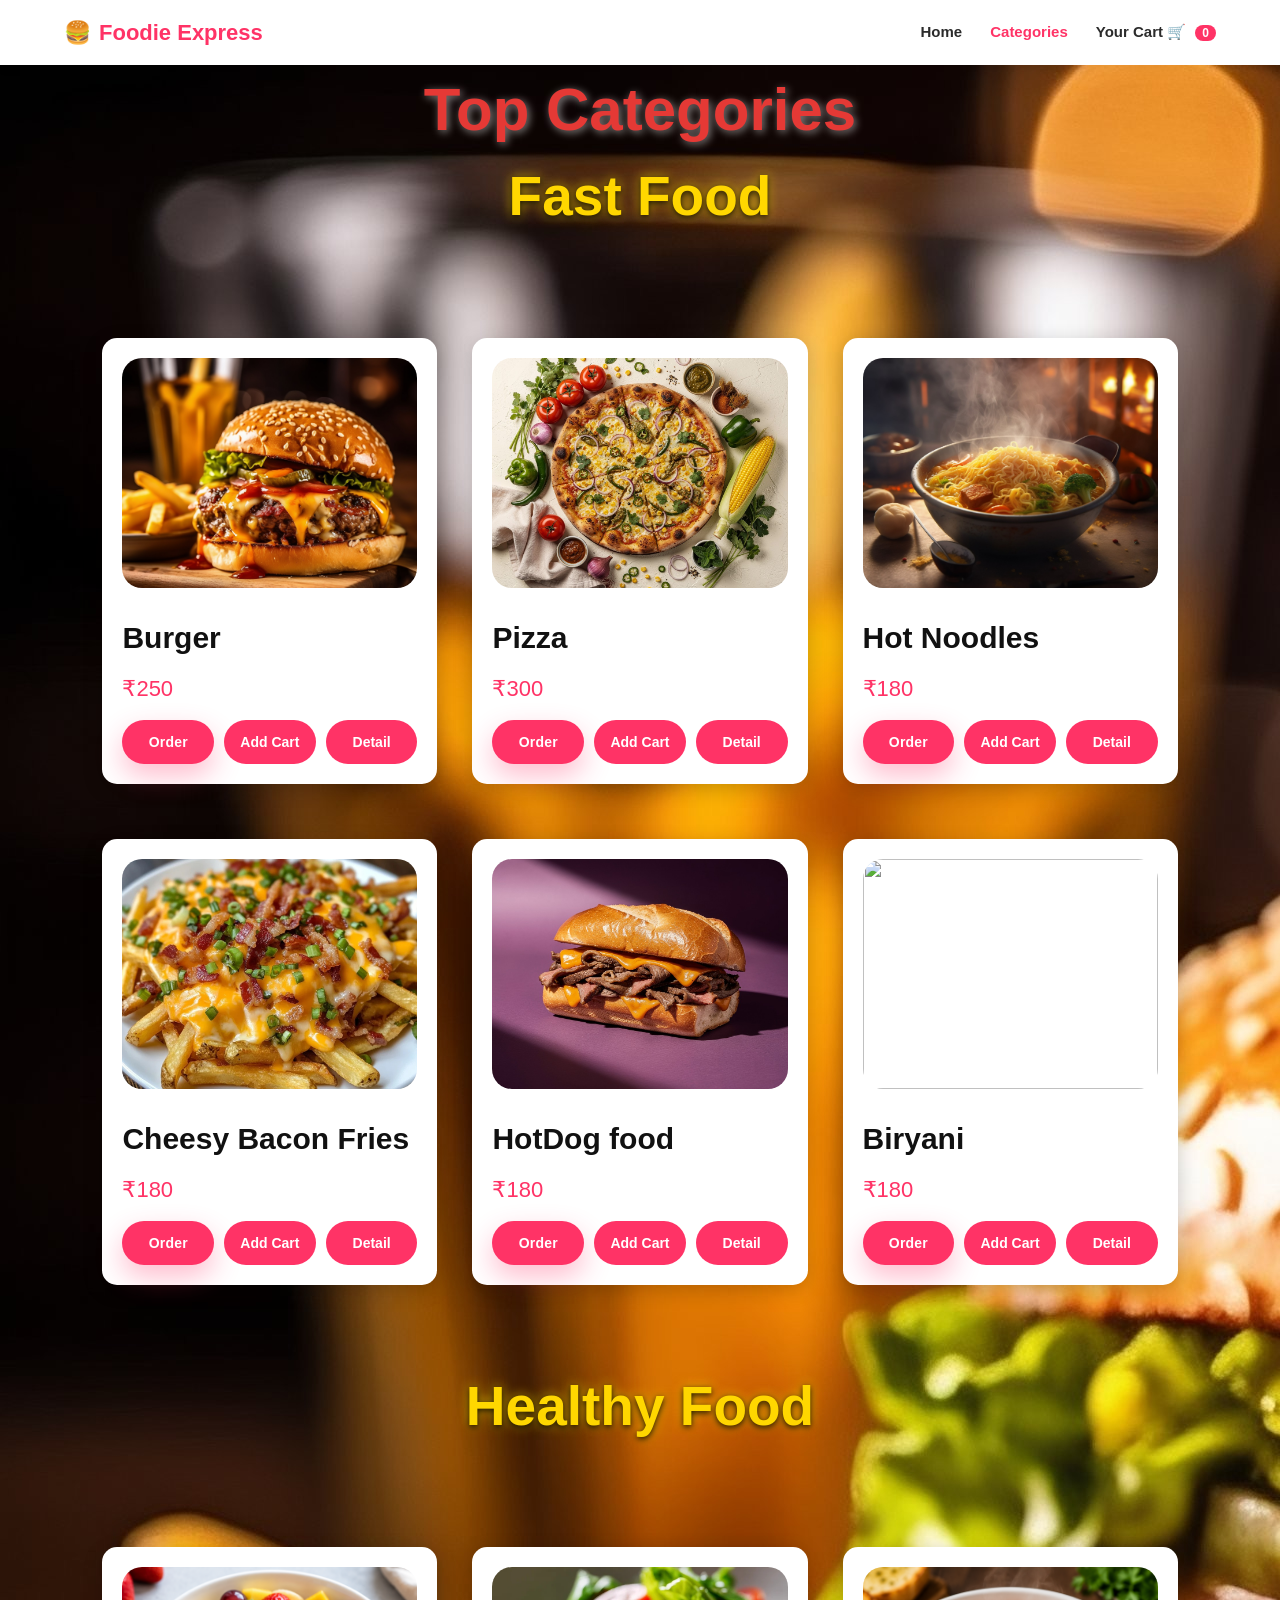
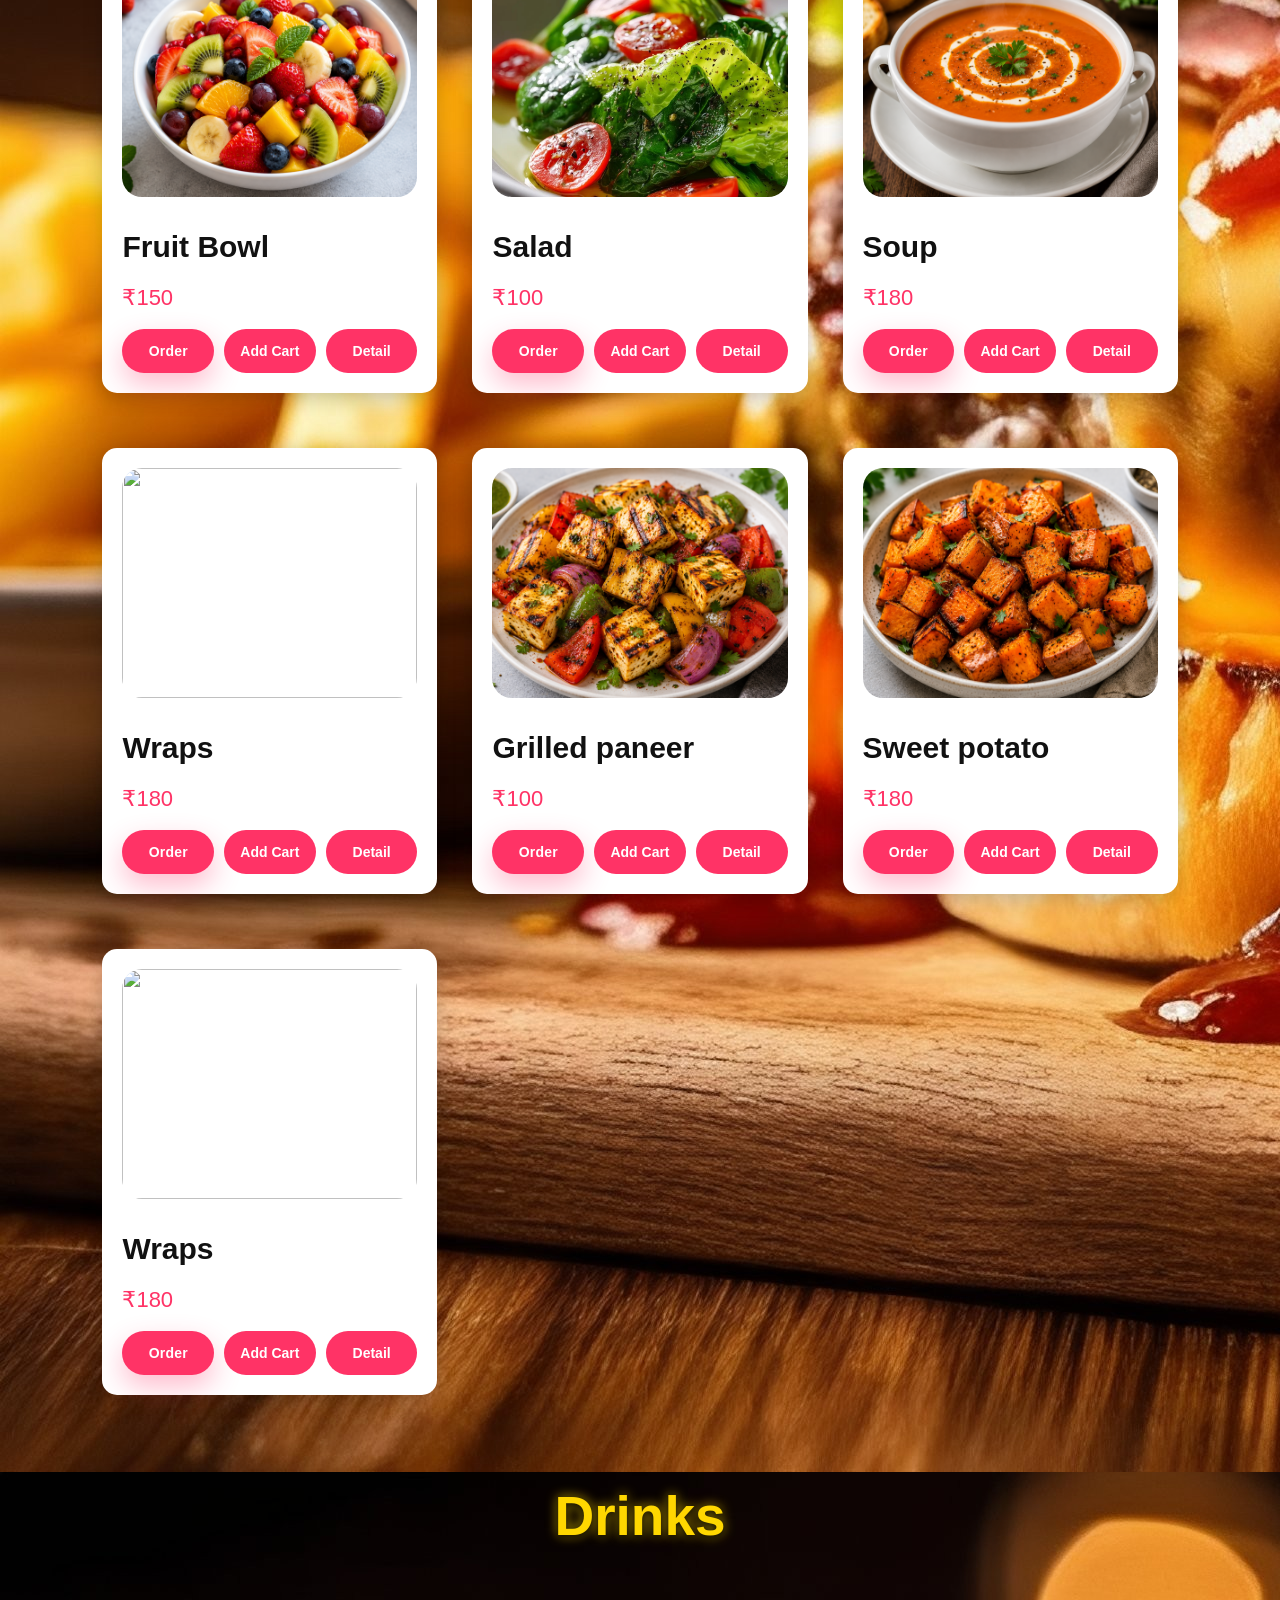
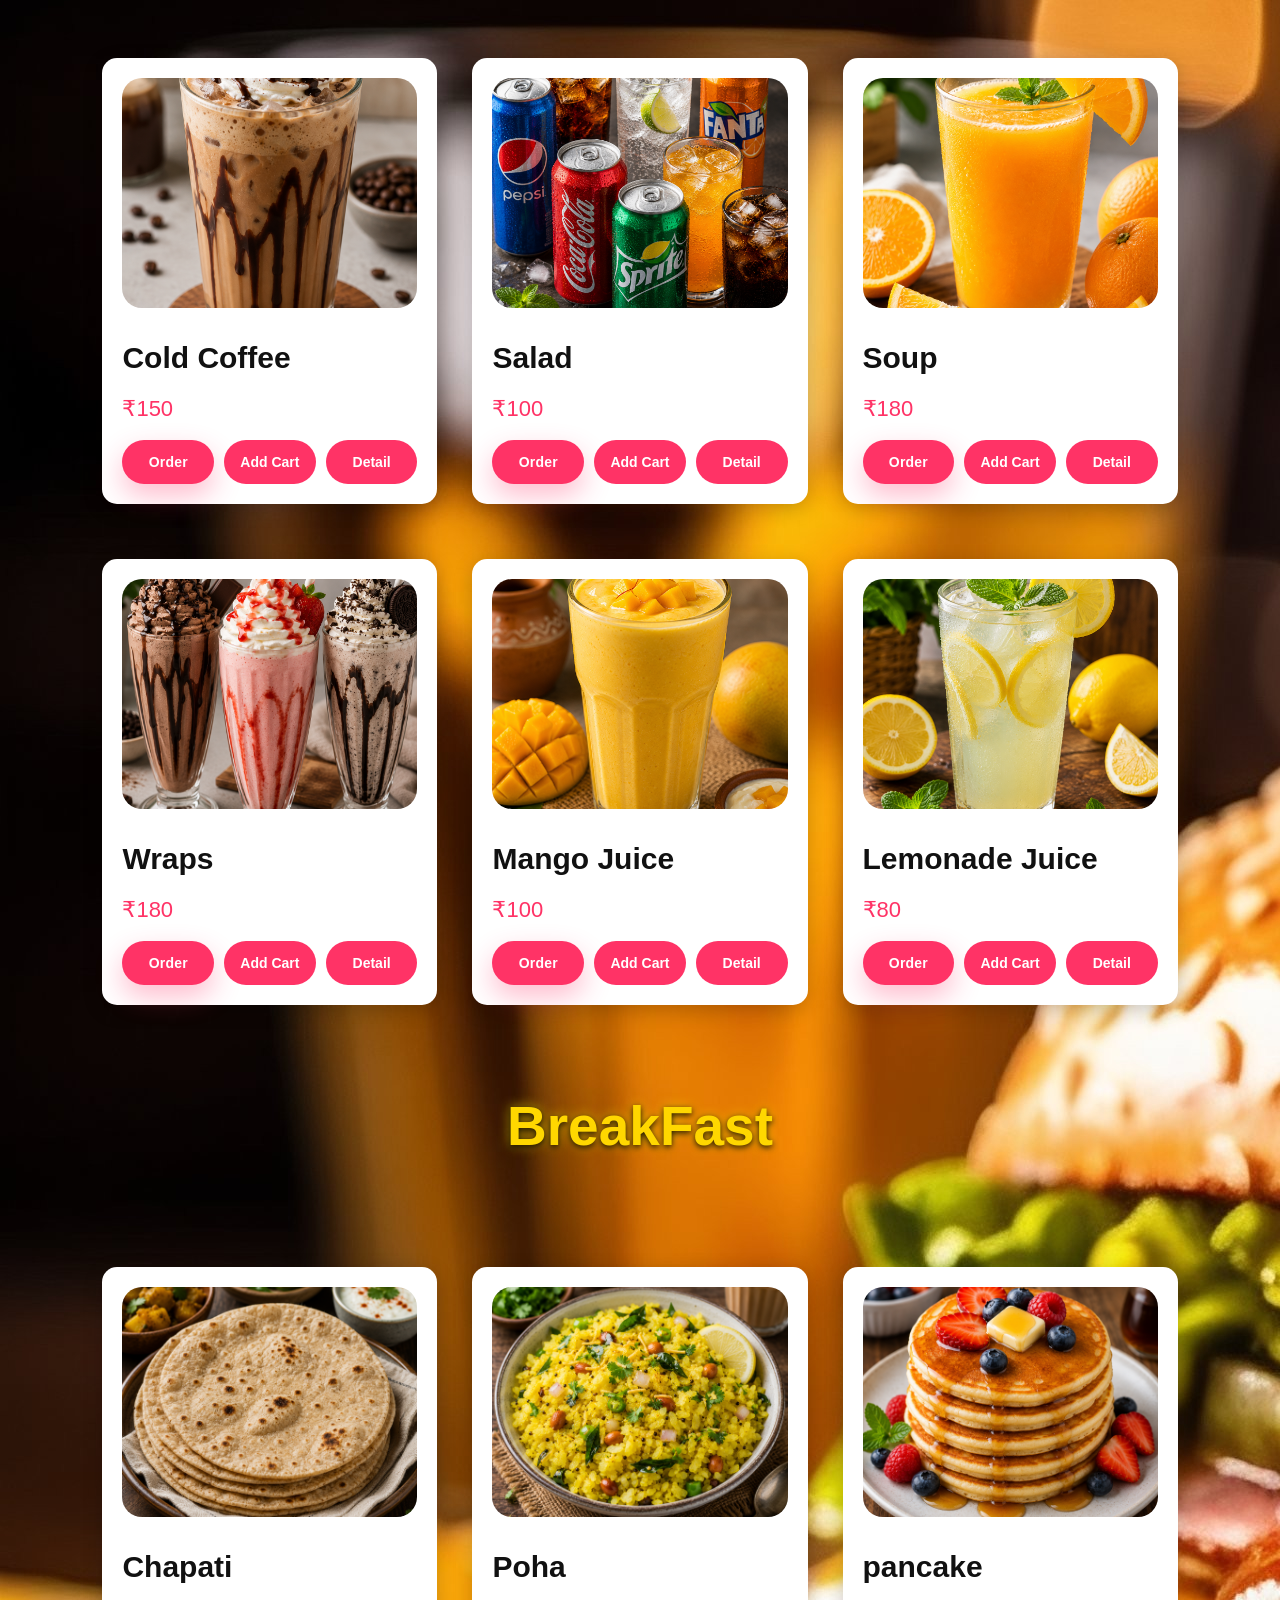
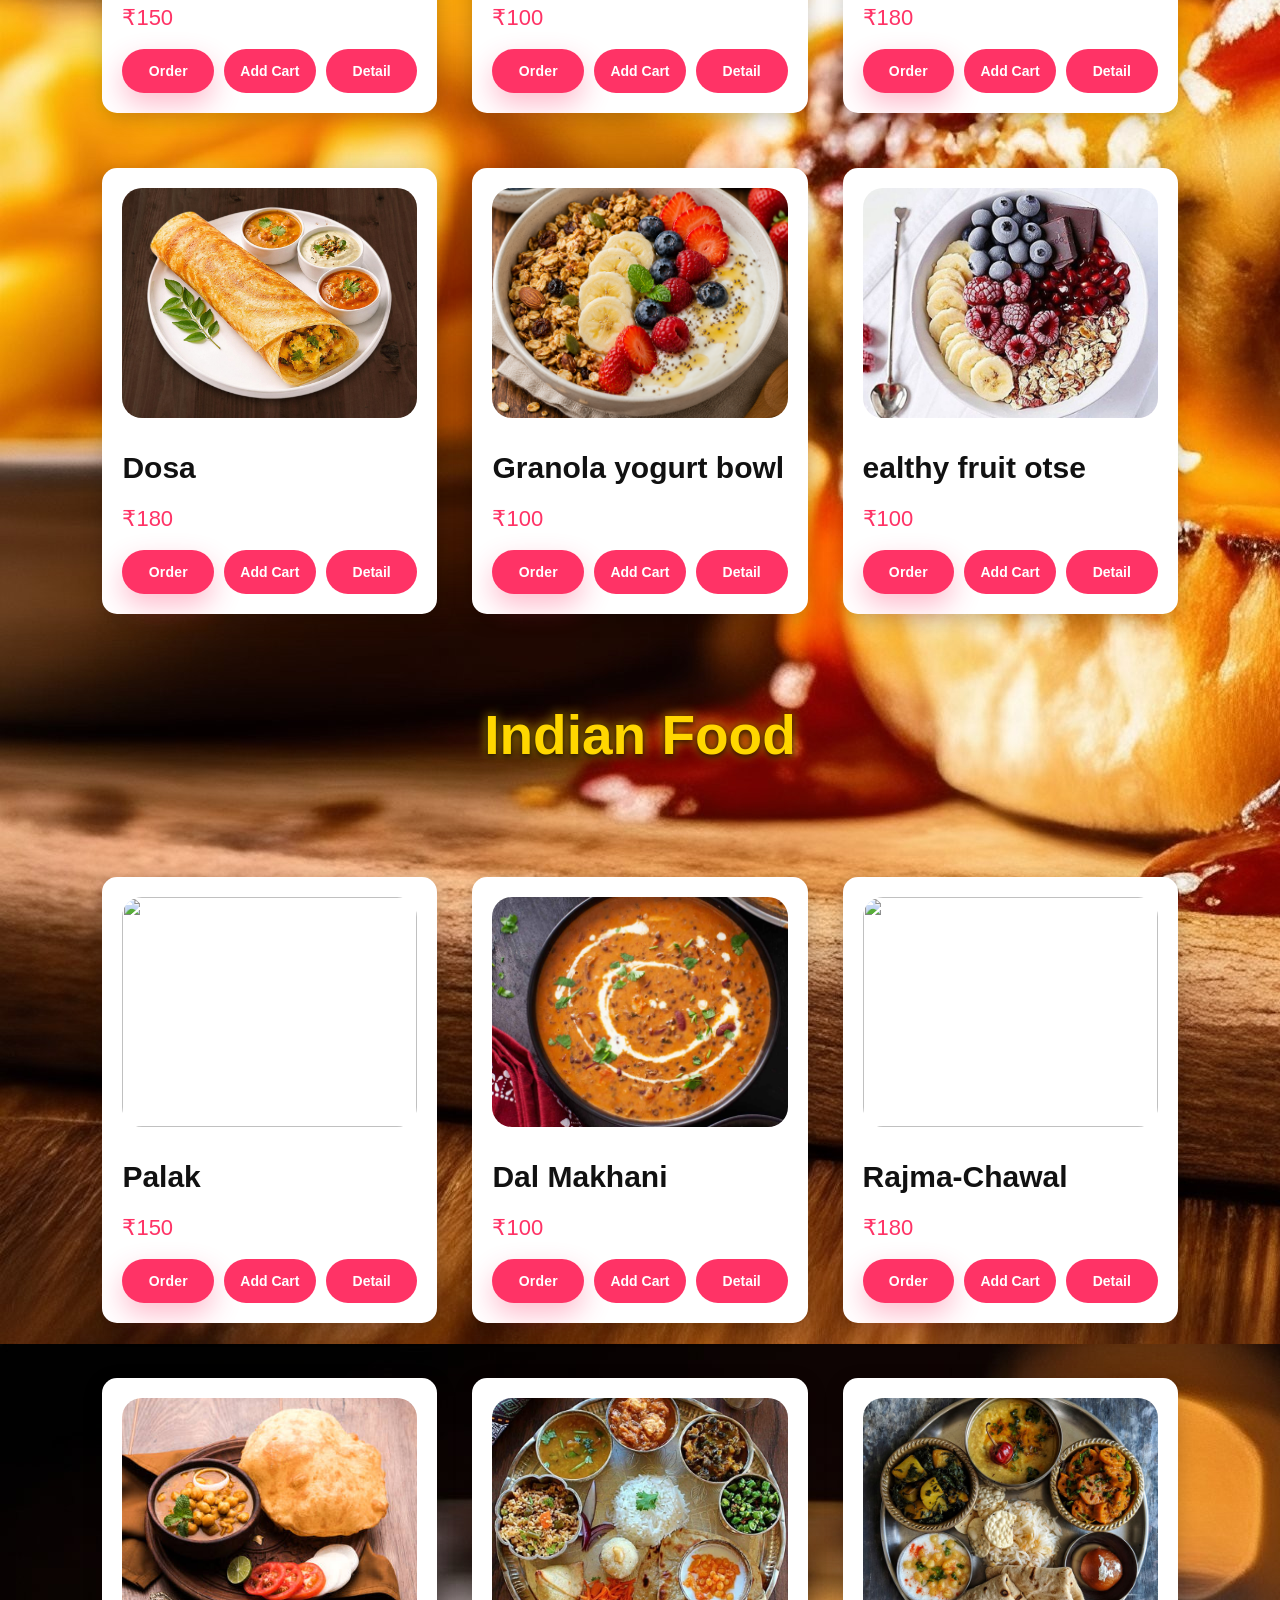
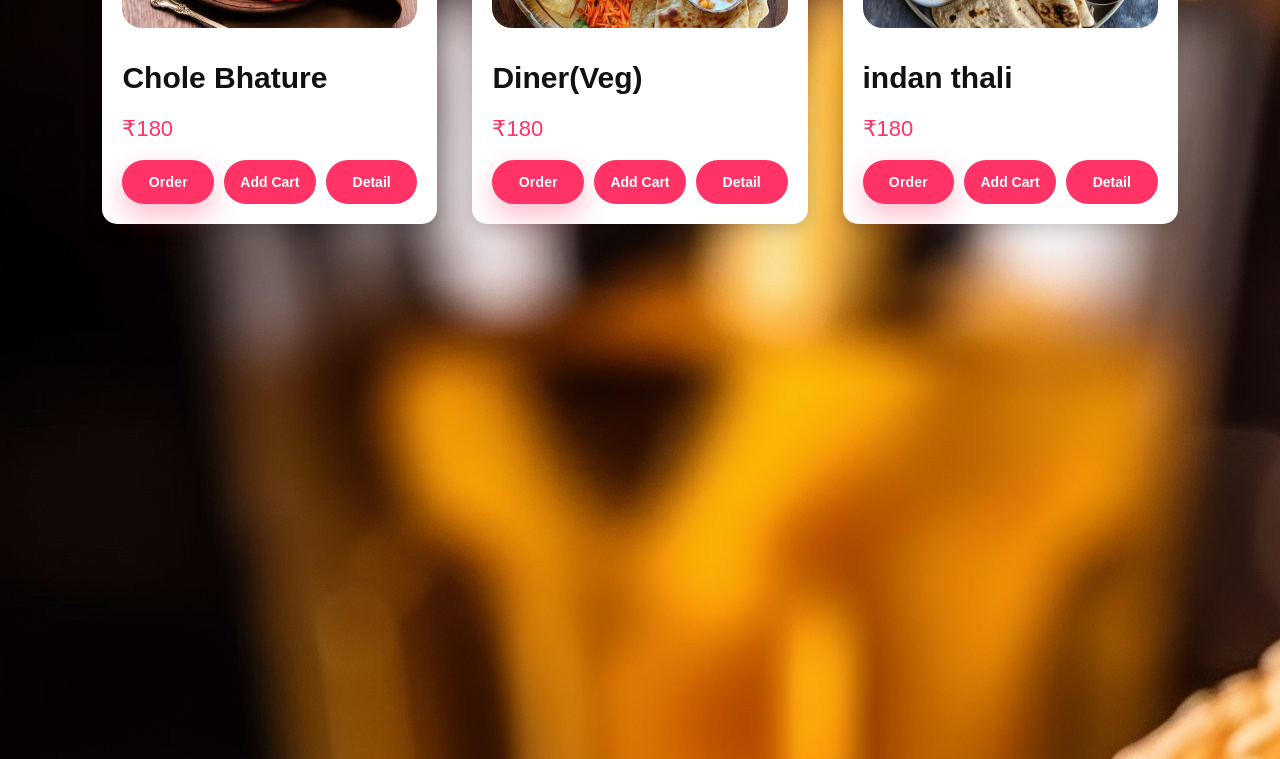
==== commit e1d4402e: "Update Categories.html" ====
--- a/Categories.html
+++ b/Categories.html
@@ -38,7 +38,7 @@
 
         <div class="card">
 
-            <img src="image/pizza.jpg">
+            <img src="image/Pizza.jpg">
 
             <h3>Pizza</h3>
 
@@ -379,4 +379,4 @@
 </script>
 </body>
 
-</html>+</html>
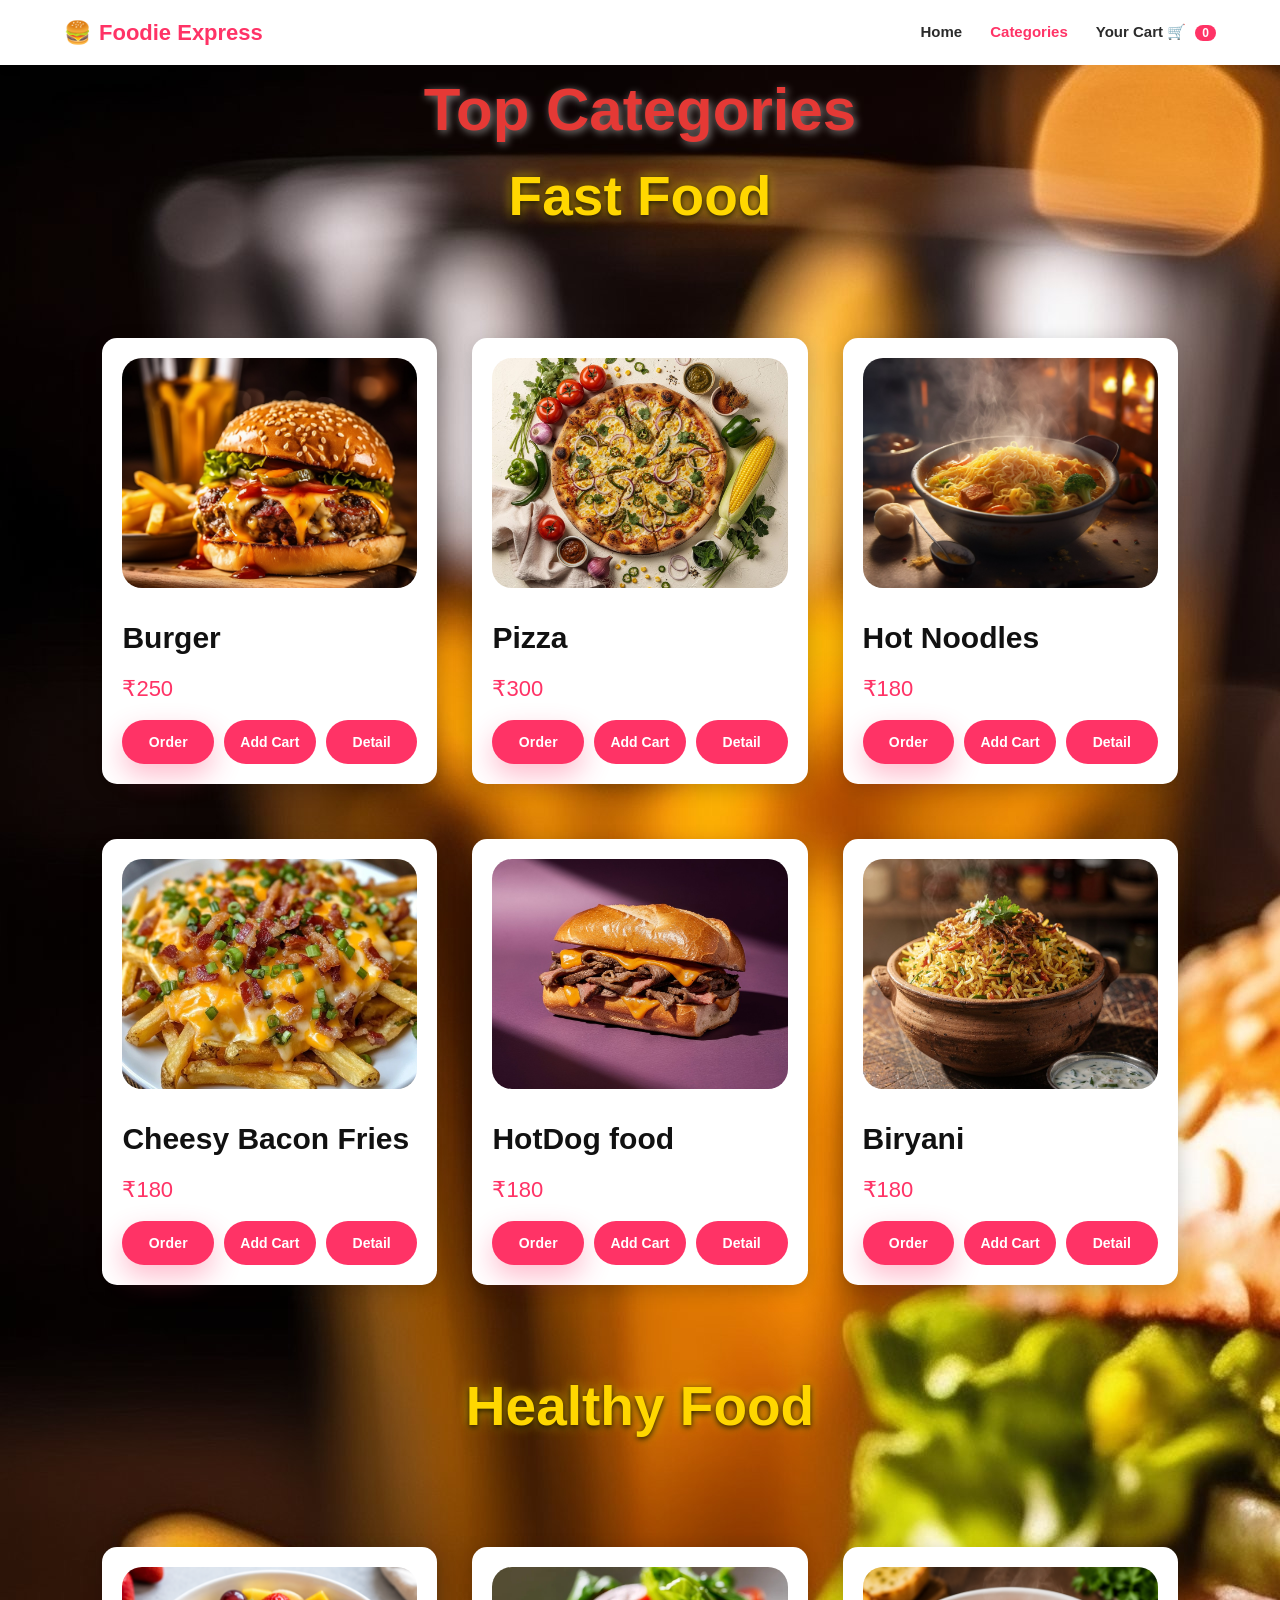
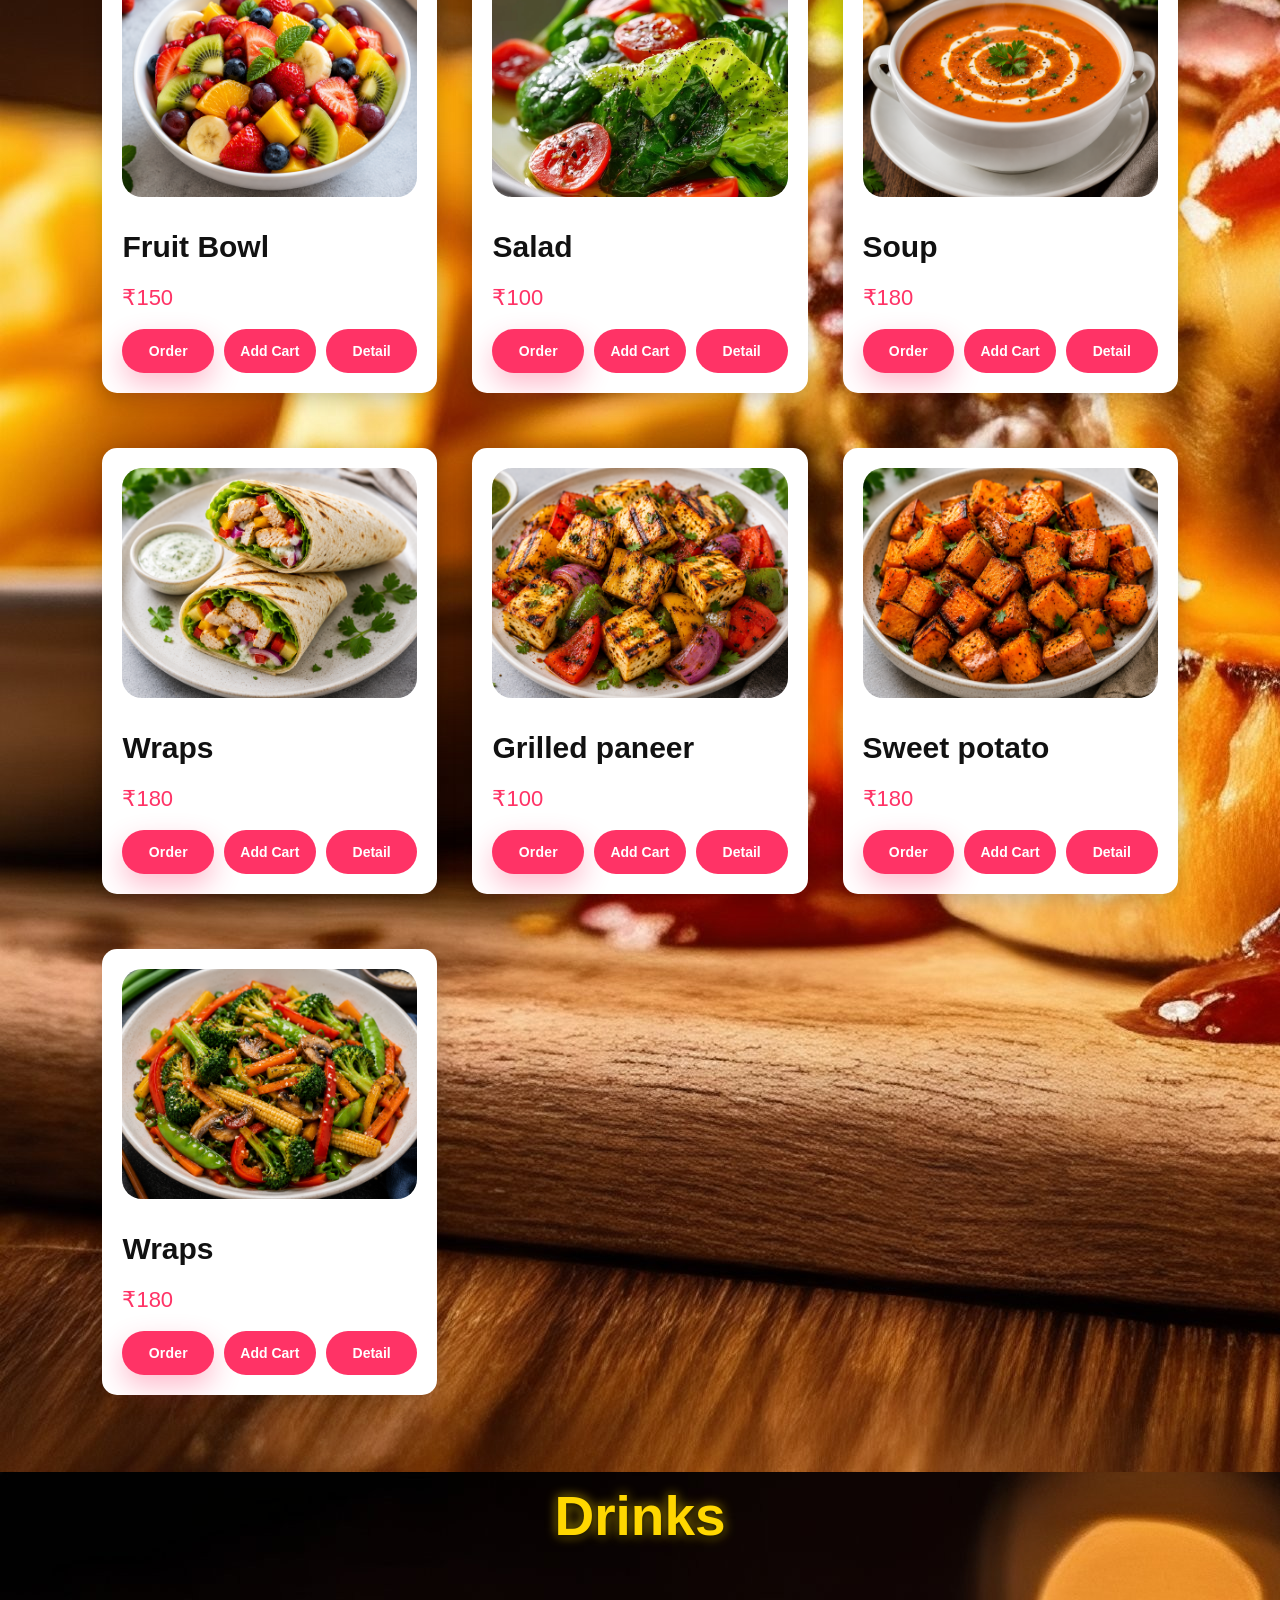
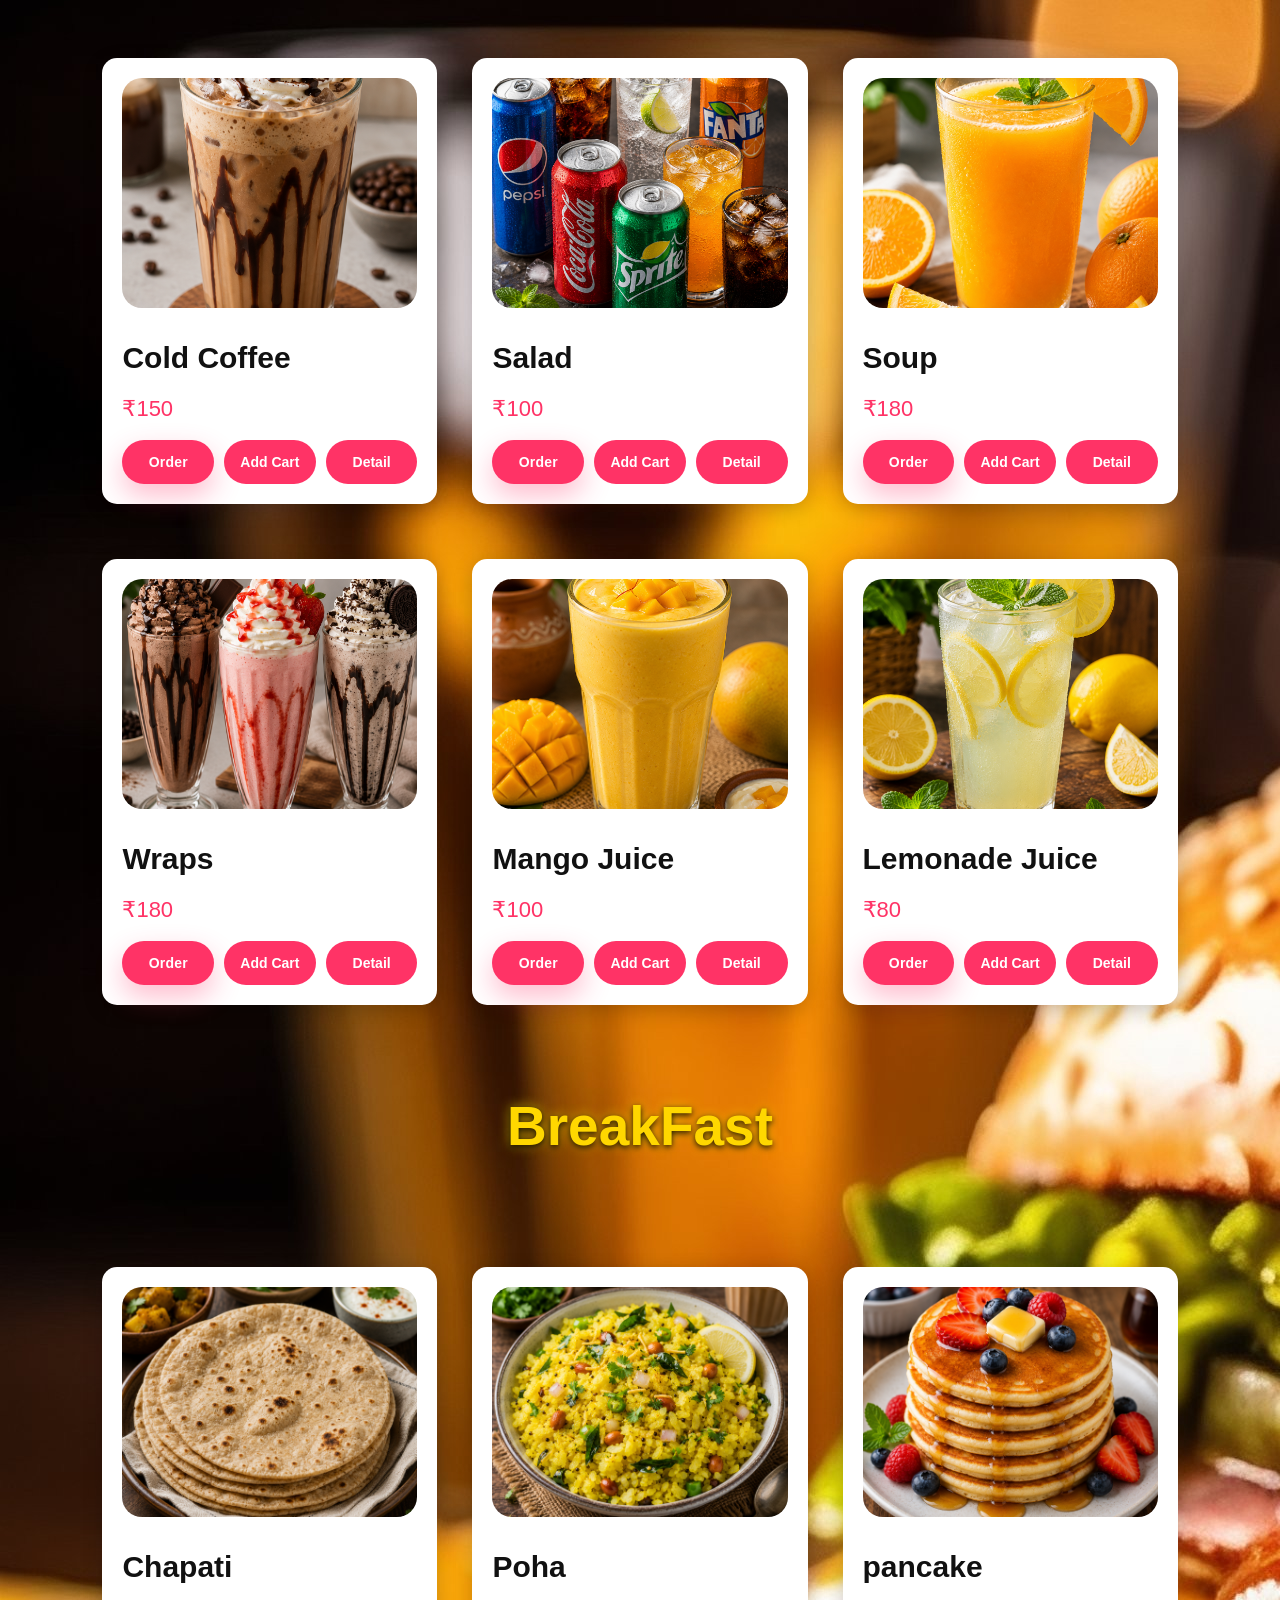
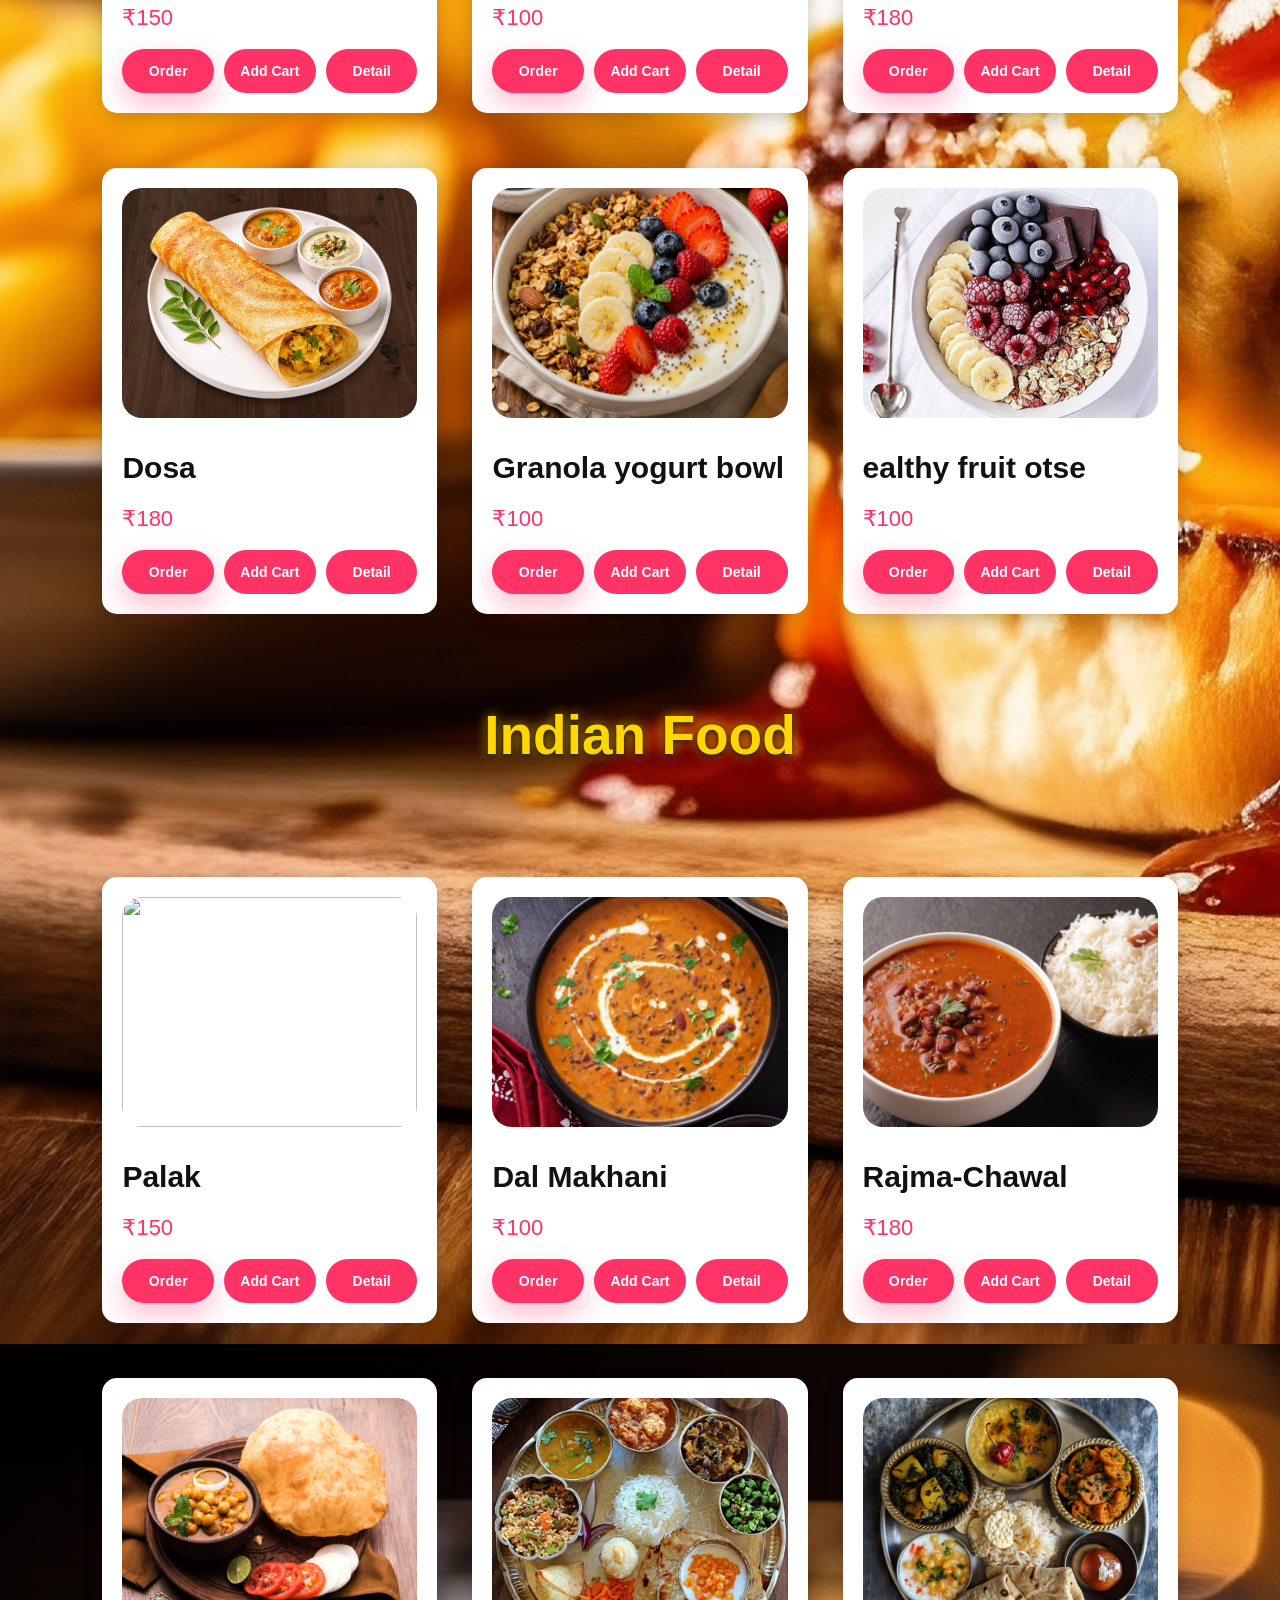
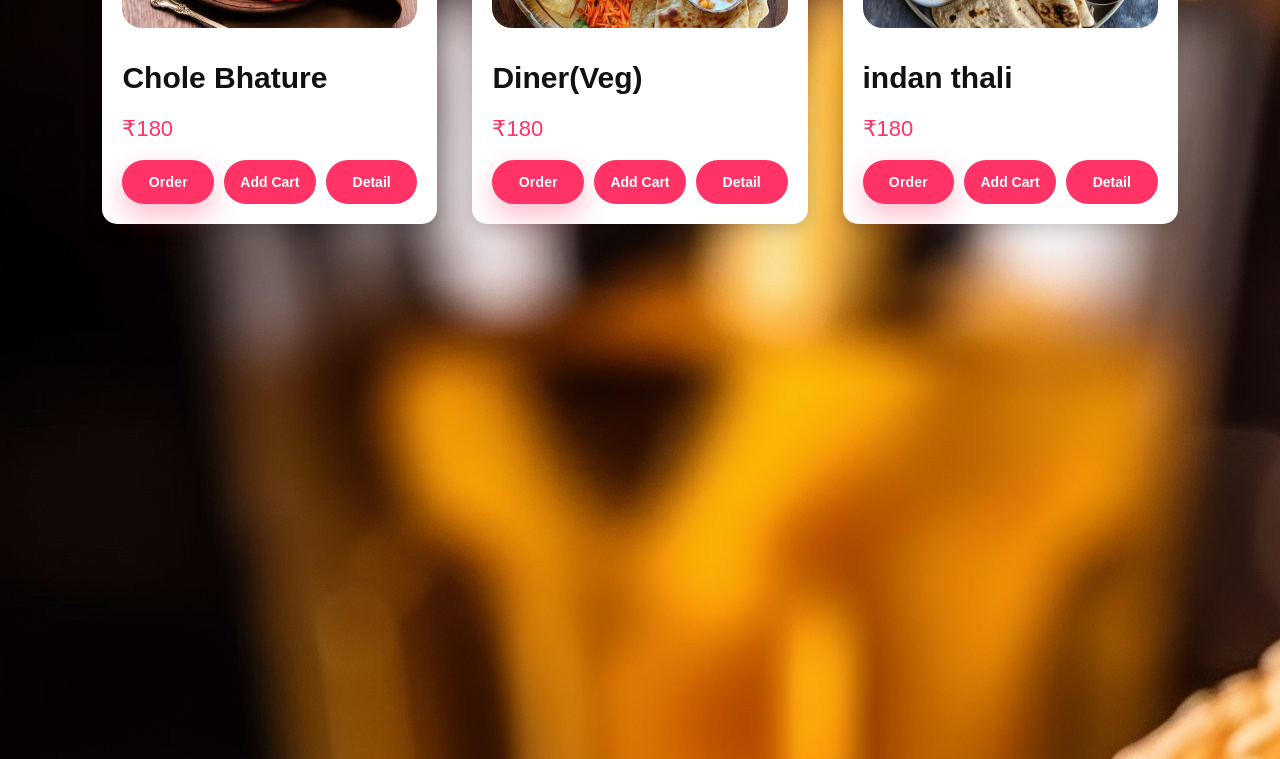
==== commit 930cb065: "Update Categories.html" ====
--- a/Categories.html
+++ b/Categories.html
@@ -80,7 +80,7 @@
 
         <div class="card">
 
-            <img src="image/biryani.jpg">
+            <img src="image/Biryani.jpg">
 
             <h3>Biryani</h3>
 
@@ -118,7 +118,7 @@
         </div>
 
         <div class="card">
-            <img src="image/wraps.png">
+            <img src="image/Wraps.png">
             <h3>Wraps</h3>
             <p>₹180</p>
 
@@ -139,7 +139,7 @@
         </div>
 
         <div class="card">
-            <img src="image/veggie stri fry.png">
+            <img src="image/Veggie stri fry.png">
             <h3>Wraps</h3>
             <p>₹180</p>
 
@@ -245,7 +245,7 @@
         </div>
 
         <div class="card">
-            <img src="image/Rajma-chawal.jpg">
+            <img src="image/Rajma-Chawal.jpg">
             <h3>Rajma-Chawal</h3>
             <p>₹180</p>
         </div>
